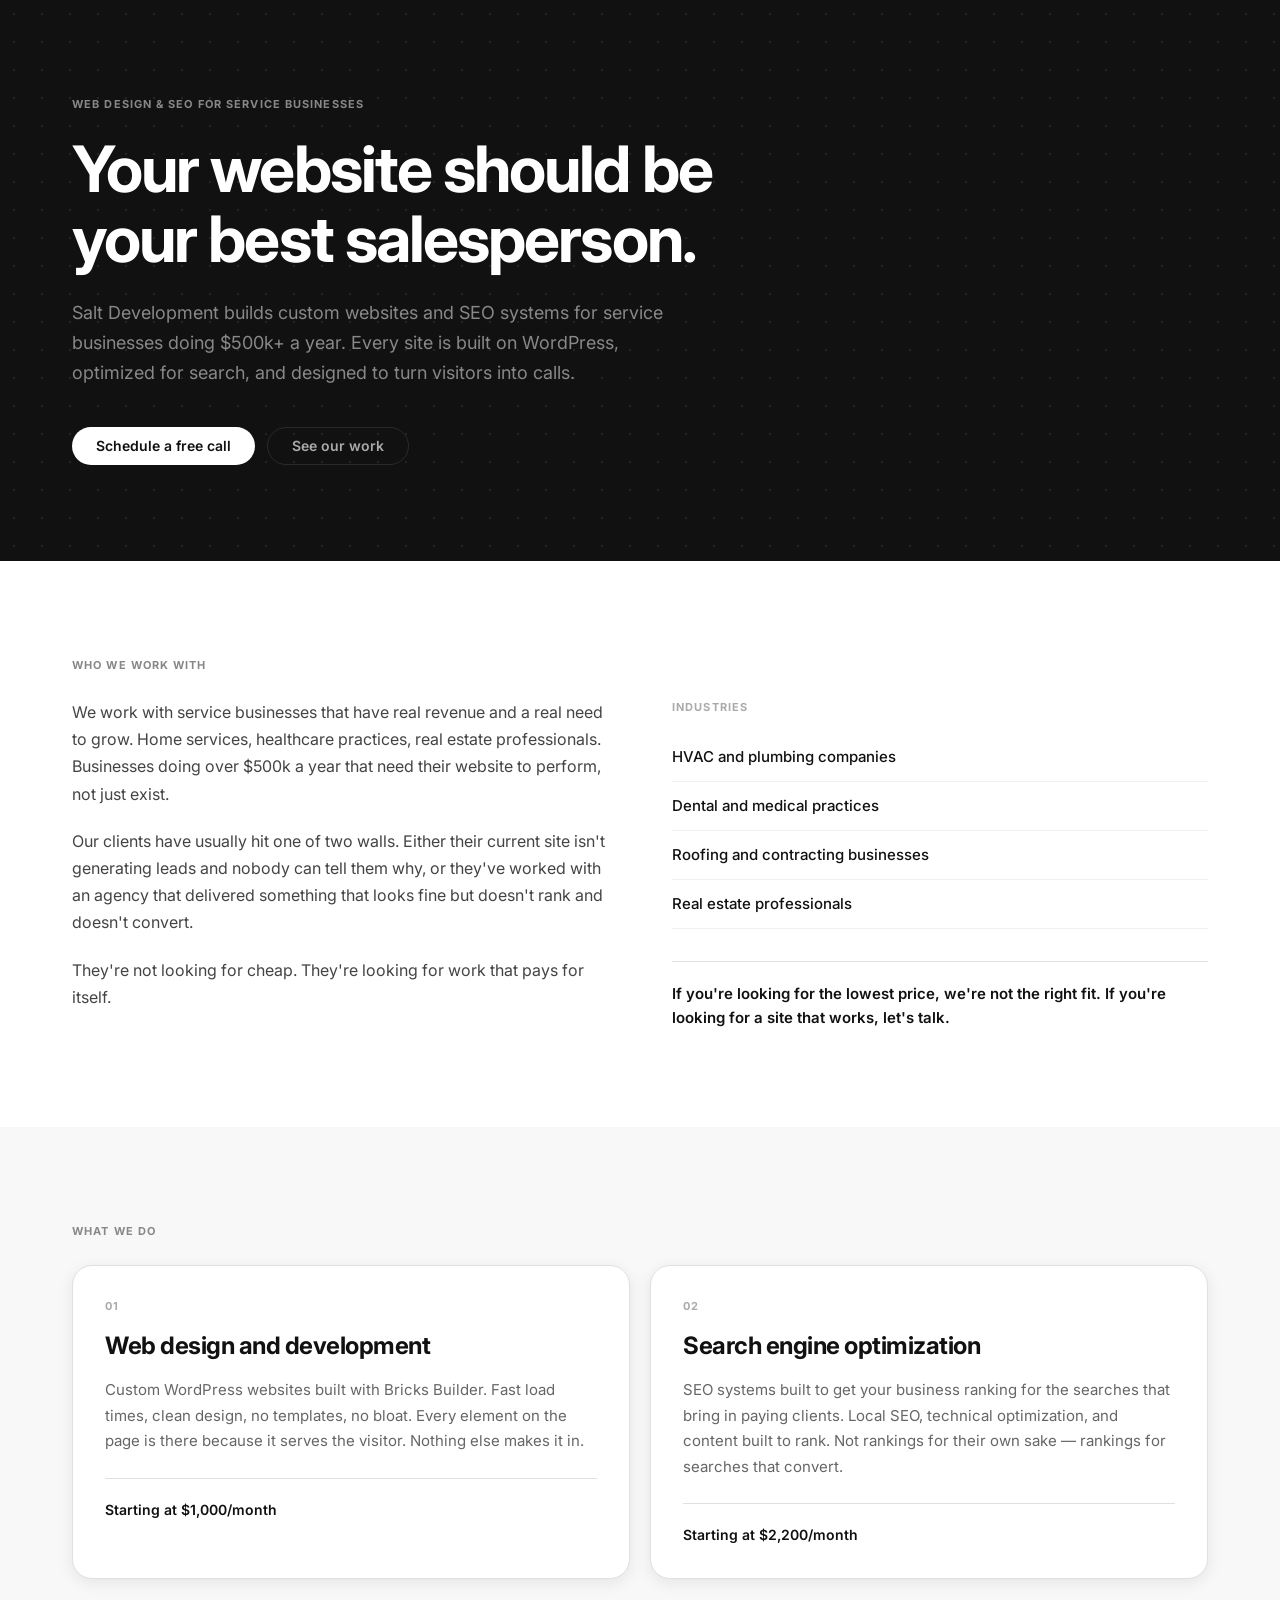
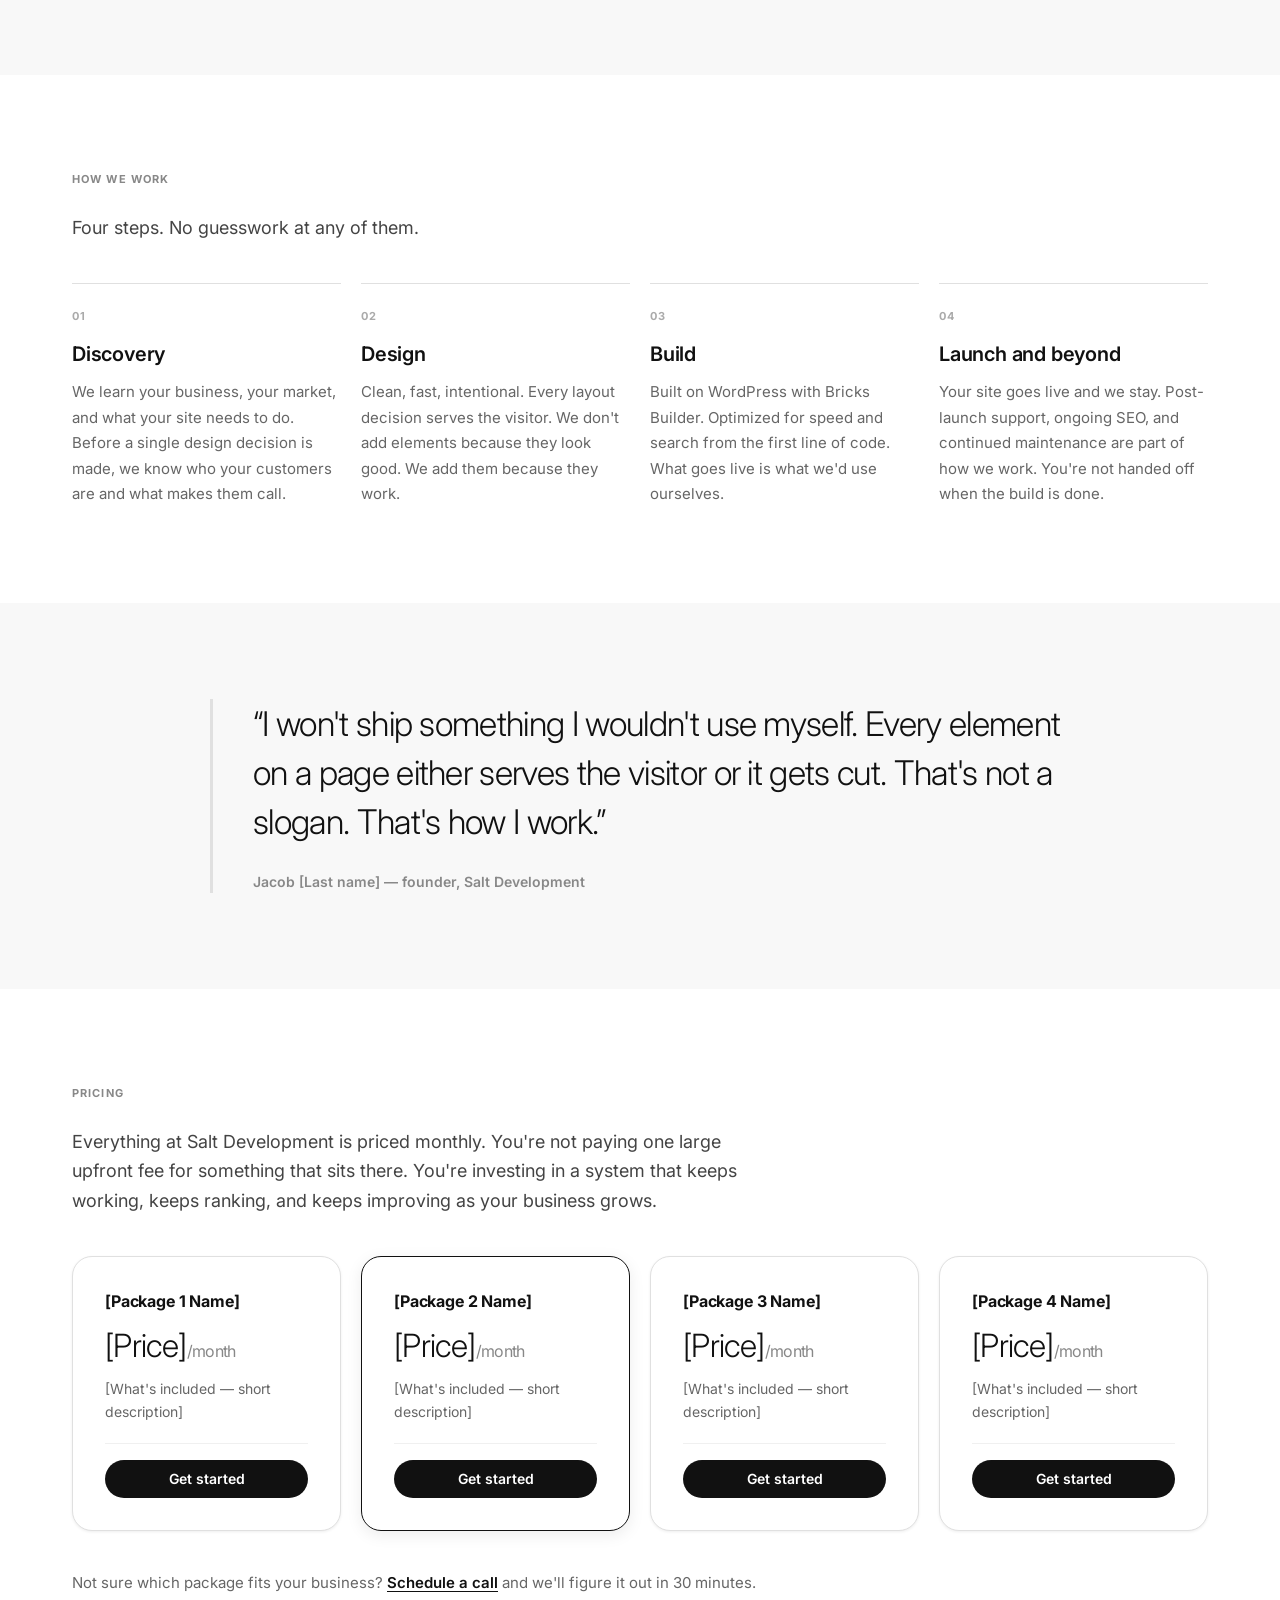
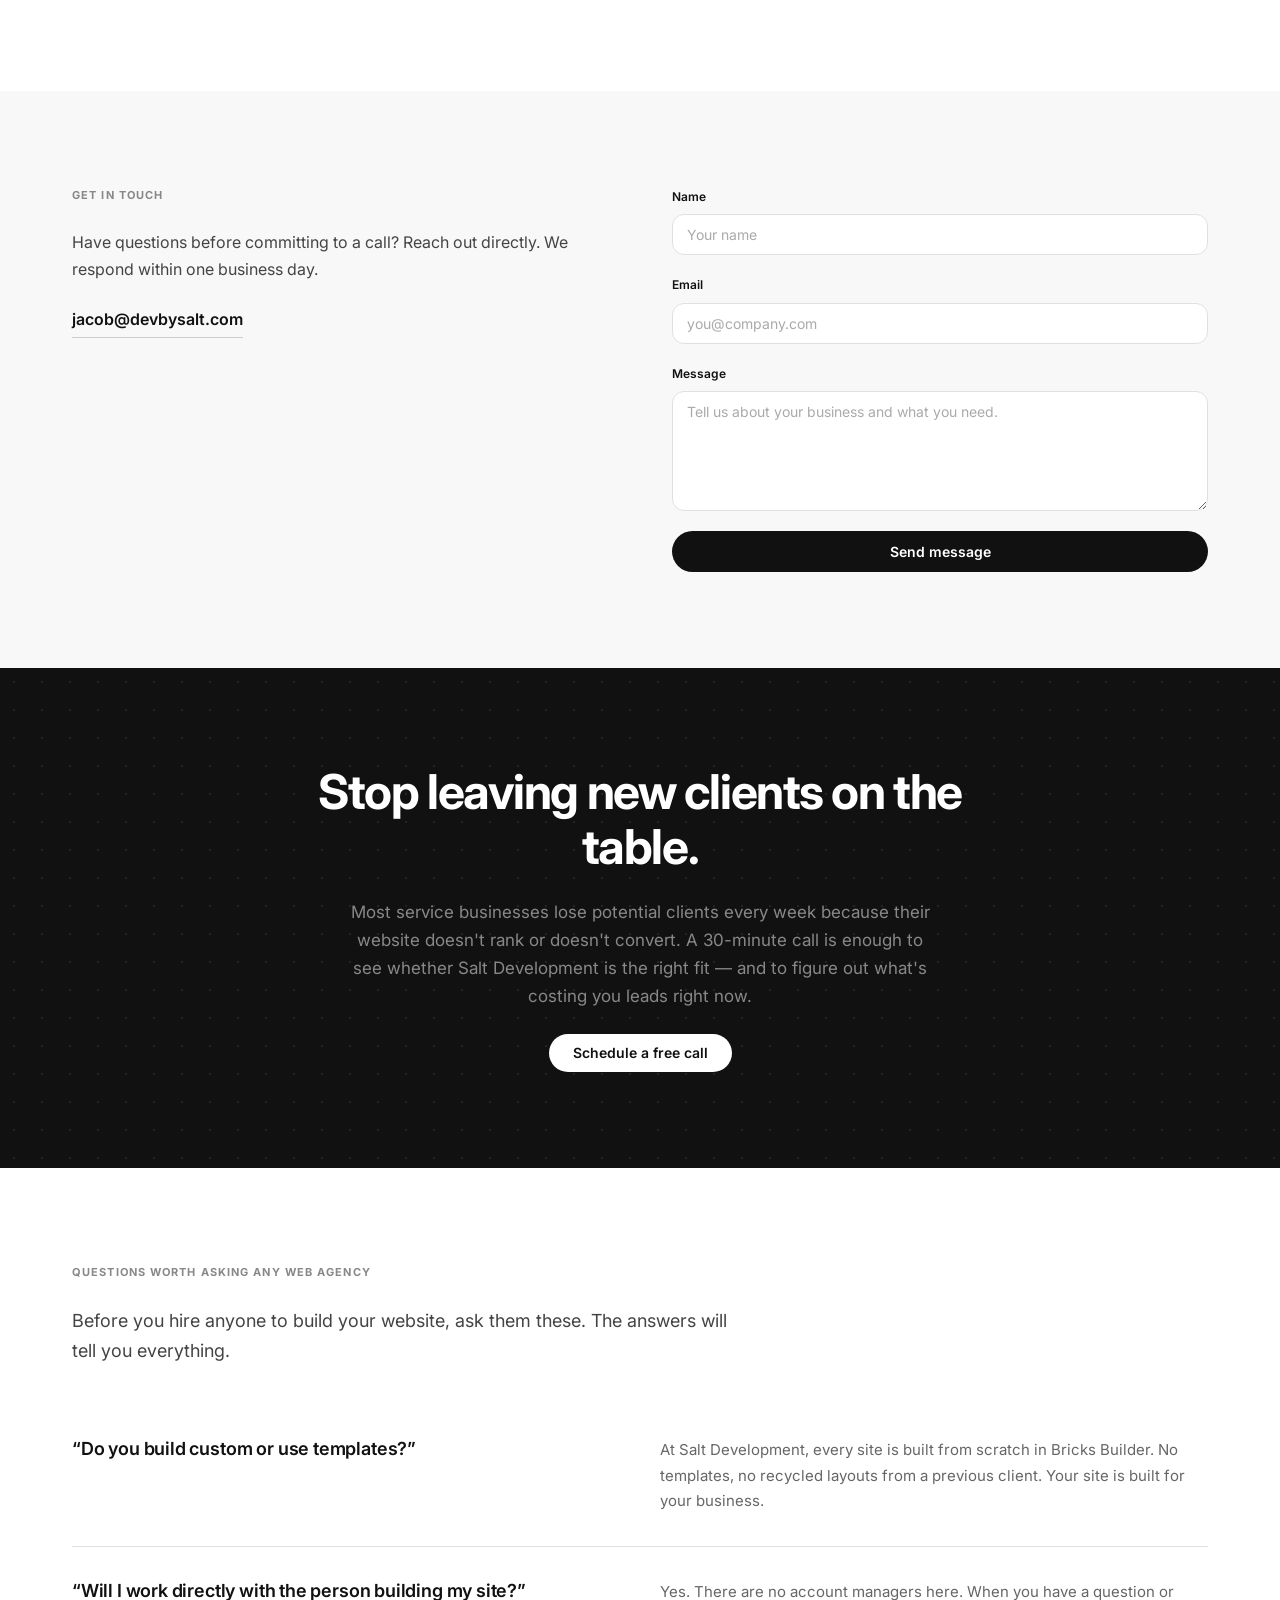
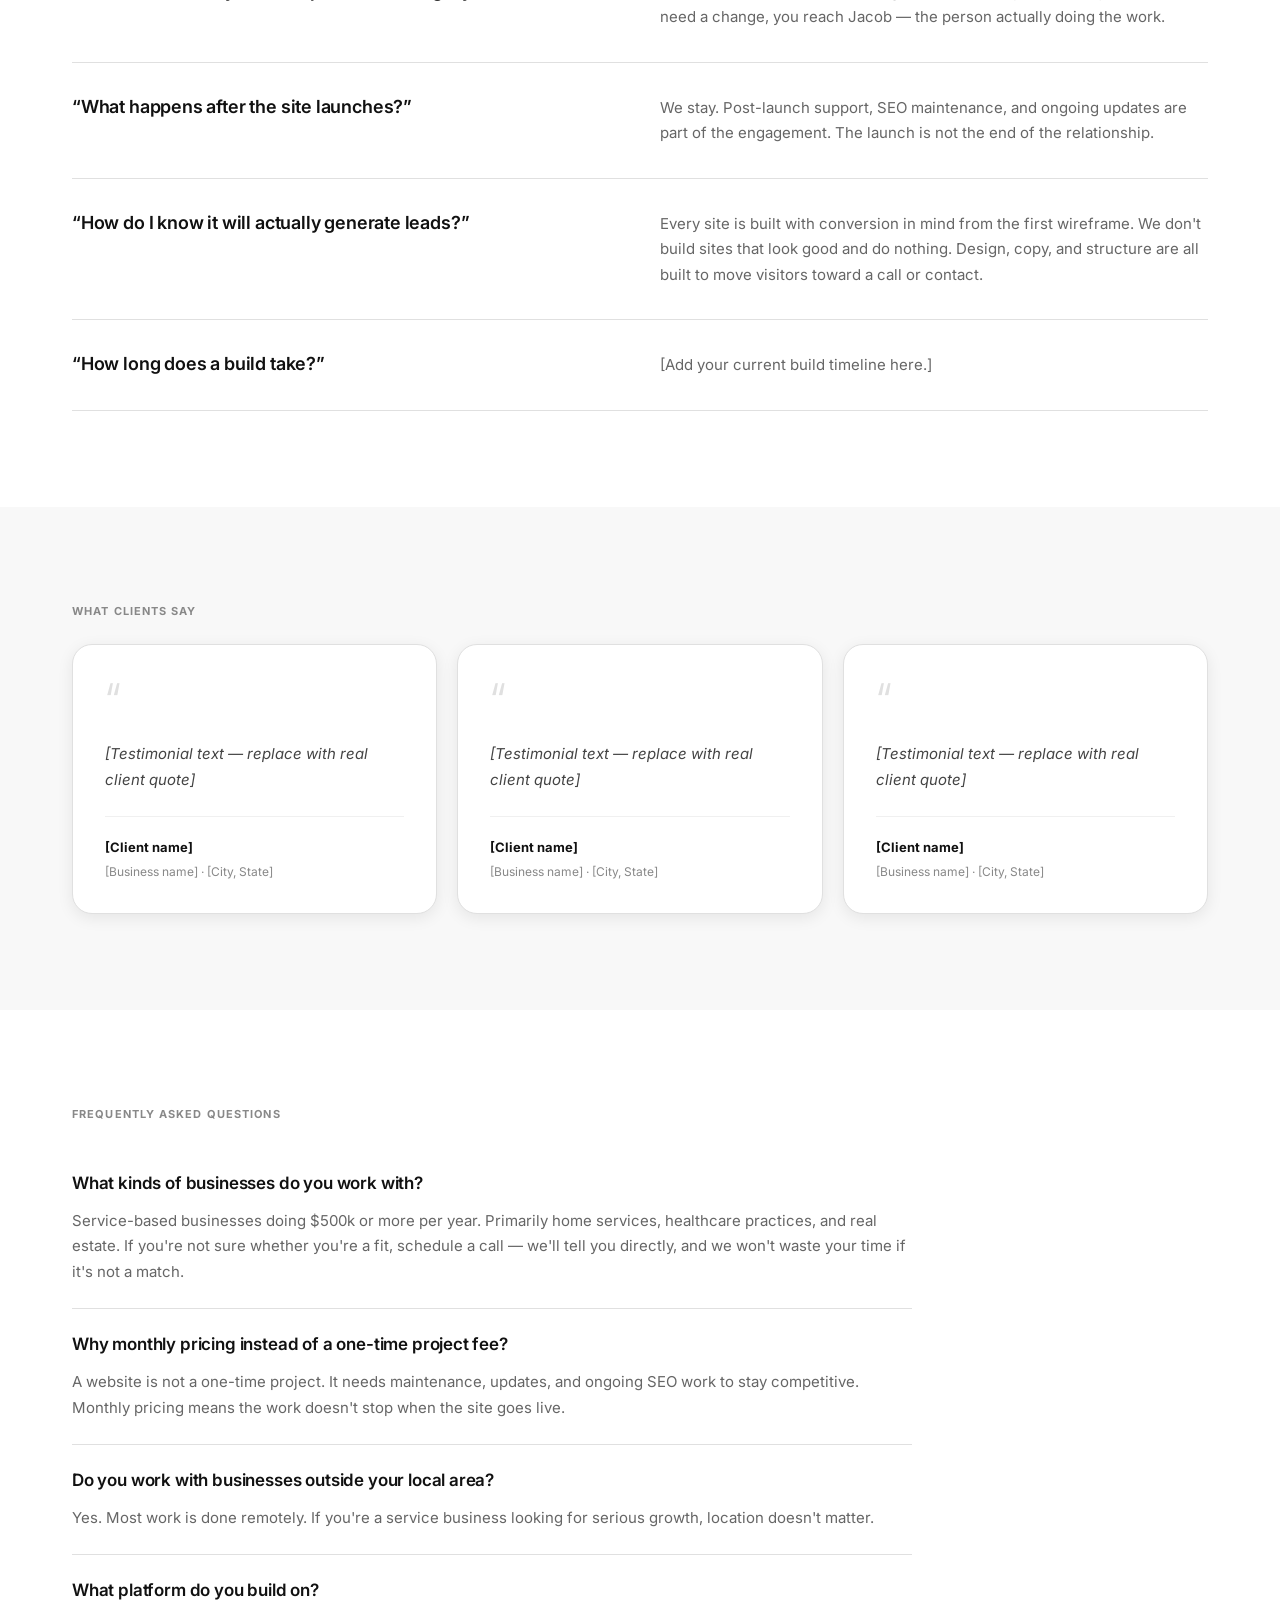
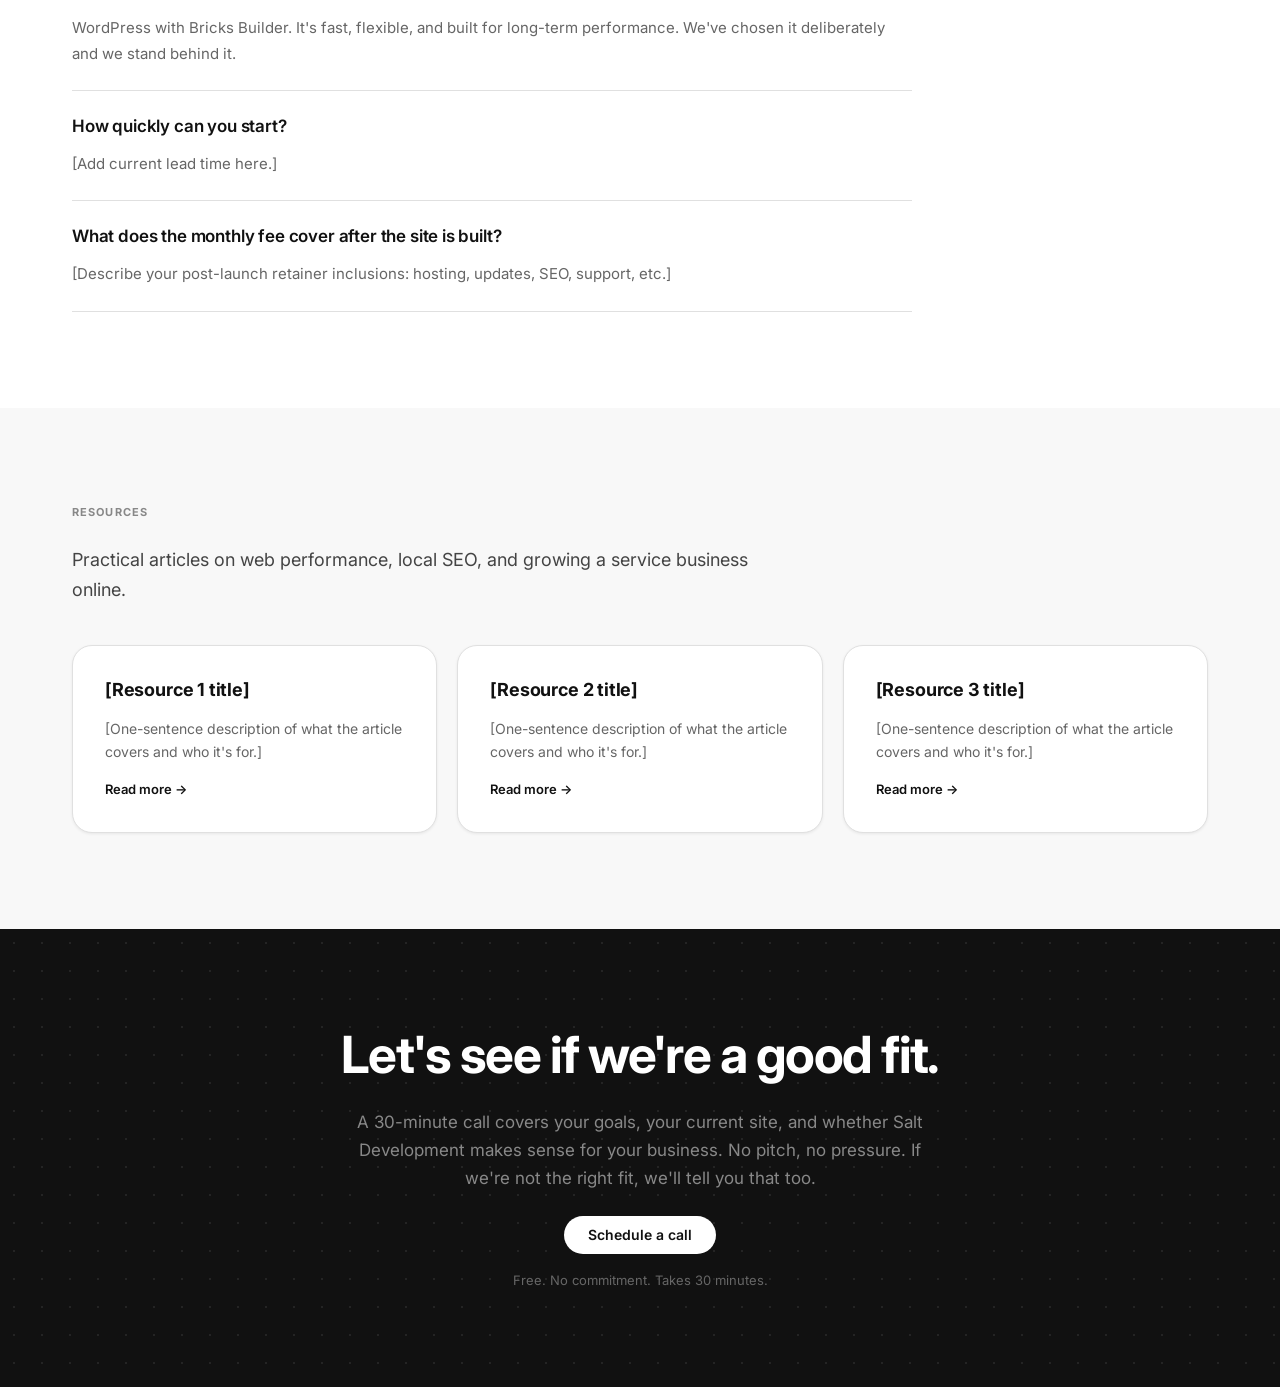
==== index.html @ 95f2e815 "Add Salt Development home page (13 sections) Bricks Builder-ready HTML fragment and CSS, plus standa" ====
<!DOCTYPE html>
<html lang="en">
<head>
  <meta charset="utf-8">
  <meta name="viewport" content="width=device-width, initial-scale=1">
  <title>Salt Development — Home</title>
  <link rel="preconnect" href="https://fonts.googleapis.com">
  <link rel="preconnect" href="https://fonts.gstatic.com" crossorigin>
  <link href="https://fonts.googleapis.com/css2?family=Inter:wght@300;400;500;600;700;800&display=swap" rel="stylesheet">
  <link rel="stylesheet" href="bricks-home.css">
  <style>
    *, *::before, *::after { box-sizing: border-box; margin: 0; padding: 0; }
    html { font-size: 16px; -webkit-font-smoothing: antialiased; }
    body { font-family: 'Inter', -apple-system, BlinkMacSystemFont, sans-serif; background-color: #FFFFFF; color: #111111; line-height: 1.6; }
  </style>
</head>
<body>

<!-- ── Section 1: Hero ── -->
<section class="hero">
  <div class="hero__dot-grid"></div>
  <div class="container">
    <div class="hero__content">
      <p class="hero__eyebrow">Web design &amp; SEO for service businesses</p>
      <h1 class="hero__headline">Your website should be your best salesperson.</h1>
      <p class="hero__sub">Salt Development builds custom websites and SEO systems for service businesses doing $500k+ a year. Every site is built on WordPress, optimized for search, and designed to turn visitors into calls.</p>
      <div class="hero__actions">
        <a class="button button--inverse-primary" href="#">Schedule a free call</a>
        <a class="button button--inverse-secondary" href="#">See our work</a>
      </div>
    </div>
  </div>
</section>

<!-- ── Section 2: Ideal customers ── -->
<section class="ideal">
  <div class="container">
    <p class="section-label">Who we work with</p>
    <div class="ideal__grid">
      <div class="ideal__main">
        <p class="ideal__text">We work with service businesses that have real revenue and a real need to grow. Home services, healthcare practices, real estate professionals. Businesses doing over $500k a year that need their website to perform, not just exist.</p>
        <p class="ideal__text">Our clients have usually hit one of two walls. Either their current site isn't generating leads and nobody can tell them why, or they've worked with an agency that delivered something that looks fine but doesn't rank and doesn't convert.</p>
        <p class="ideal__text">They're not looking for cheap. They're looking for work that pays for itself.</p>
      </div>
      <div class="ideal__sidebar">
        <p class="ideal__industries-label">Industries</p>
        <ul class="ideal__industries">
          <li class="ideal__industry">HVAC and plumbing companies</li>
          <li class="ideal__industry">Dental and medical practices</li>
          <li class="ideal__industry">Roofing and contracting businesses</li>
          <li class="ideal__industry">Real estate professionals</li>
        </ul>
        <p class="ideal__disqualifier">If you're looking for the lowest price, we're not the right fit. If you're looking for a site that works, let's talk.</p>
      </div>
    </div>
  </div>
</section>

<!-- ── Section 3: Services ── -->
<section class="services">
  <div class="container">
    <p class="section-label">What we do</p>
    <div class="services__grid">
      <div class="service-card">
        <span class="service-card__num">01</span>
        <h3 class="service-card__title">Web design and development</h3>
        <p class="service-card__body">Custom WordPress websites built with Bricks Builder. Fast load times, clean design, no templates, no bloat. Every element on the page is there because it serves the visitor. Nothing else makes it in.</p>
        <p class="service-card__price">Starting at $1,000/month</p>
      </div>
      <div class="service-card">
        <span class="service-card__num">02</span>
        <h3 class="service-card__title">Search engine optimization</h3>
        <p class="service-card__body">SEO systems built to get your business ranking for the searches that bring in paying clients. Local SEO, technical optimization, and content built to rank. Not rankings for their own sake — rankings for searches that convert.</p>
        <p class="service-card__price">Starting at $2,200/month</p>
      </div>
    </div>
  </div>
</section>

<!-- ── Section 4: Process ── -->
<section class="process">
  <div class="container">
    <p class="section-label">How we work</p>
    <p class="section-intro">Four steps. No guesswork at any of them.</p>
    <div class="process__grid">
      <div class="process-step">
        <span class="process-step__num">01</span>
        <h3 class="process-step__title">Discovery</h3>
        <p class="process-step__body">We learn your business, your market, and what your site needs to do. Before a single design decision is made, we know who your customers are and what makes them call.</p>
      </div>
      <div class="process-step">
        <span class="process-step__num">02</span>
        <h3 class="process-step__title">Design</h3>
        <p class="process-step__body">Clean, fast, intentional. Every layout decision serves the visitor. We don't add elements because they look good. We add them because they work.</p>
      </div>
      <div class="process-step">
        <span class="process-step__num">03</span>
        <h3 class="process-step__title">Build</h3>
        <p class="process-step__body">Built on WordPress with Bricks Builder. Optimized for speed and search from the first line of code. What goes live is what we'd use ourselves.</p>
      </div>
      <div class="process-step">
        <span class="process-step__num">04</span>
        <h3 class="process-step__title">Launch and beyond</h3>
        <p class="process-step__body">Your site goes live and we stay. Post-launch support, ongoing SEO, and continued maintenance are part of how we work. You're not handed off when the build is done.</p>
      </div>
    </div>
  </div>
</section>

<!-- ── Section 5: Owner quote ── -->
<section class="quote-section">
  <div class="container">
    <div class="quote-block">
      <p class="quote-block__text">&ldquo;I won't ship something I wouldn't use myself. Every element on a page either serves the visitor or it gets cut. That's not a slogan. That's how I work.&rdquo;</p>
      <p class="quote-block__attr">Jacob [Last name] &mdash; founder, Salt Development</p>
    </div>
  </div>
</section>

<!-- ── Section 6: Pricing ── -->
<section class="pricing">
  <div class="container">
    <p class="section-label">Pricing</p>
    <p class="section-intro">Everything at Salt Development is priced monthly. You're not paying one large upfront fee for something that sits there. You're investing in a system that keeps working, keeps ranking, and keeps improving as your business grows.</p>
    <div class="pricing__grid">
      <div class="pricing-card">
        <h3 class="pricing-card__name">[Package 1 Name]</h3>
        <p class="pricing-card__price">[Price]<span class="pricing-card__period">/month</span></p>
        <p class="pricing-card__desc">[What's included — short description]</p>
        <a class="button button--primary" href="#">Get started</a>
      </div>
      <div class="pricing-card pricing-card--featured">
        <h3 class="pricing-card__name">[Package 2 Name]</h3>
        <p class="pricing-card__price">[Price]<span class="pricing-card__period">/month</span></p>
        <p class="pricing-card__desc">[What's included — short description]</p>
        <a class="button button--primary" href="#">Get started</a>
      </div>
      <div class="pricing-card">
        <h3 class="pricing-card__name">[Package 3 Name]</h3>
        <p class="pricing-card__price">[Price]<span class="pricing-card__period">/month</span></p>
        <p class="pricing-card__desc">[What's included — short description]</p>
        <a class="button button--primary" href="#">Get started</a>
      </div>
      <div class="pricing-card">
        <h3 class="pricing-card__name">[Package 4 Name]</h3>
        <p class="pricing-card__price">[Price]<span class="pricing-card__period">/month</span></p>
        <p class="pricing-card__desc">[What's included — short description]</p>
        <a class="button button--primary" href="#">Get started</a>
      </div>
    </div>
    <p class="pricing__closing">Not sure which package fits your business? <a class="pricing__cta-link" href="#">Schedule a call</a> and we'll figure it out in 30 minutes.</p>
  </div>
</section>

<!-- ── Section 7: Contact ── -->
<section class="contact">
  <div class="container">
    <div class="contact__layout">
      <div class="contact__info">
        <p class="section-label">Get in touch</p>
        <p class="contact__body">Have questions before committing to a call? Reach out directly. We respond within one business day.</p>
        <a class="contact__email" href="mailto:jacob@devbysalt.com">jacob@devbysalt.com</a>
      </div>
      <form class="contact__form" action="#" method="post">
        <div class="form-field">
          <label class="form-field__label" for="f-name">Name</label>
          <input class="form-field__input" id="f-name" name="name" type="text" placeholder="Your name" required>
        </div>
        <div class="form-field">
          <label class="form-field__label" for="f-email">Email</label>
          <input class="form-field__input" id="f-email" name="email" type="email" placeholder="you@company.com" required>
        </div>
        <div class="form-field">
          <label class="form-field__label" for="f-message">Message</label>
          <textarea class="form-field__input form-field__input--textarea" id="f-message" name="message" rows="5" placeholder="Tell us about your business and what you need."></textarea>
        </div>
        <input class="form-submit" type="submit" value="Send message">
      </form>
    </div>
  </div>
</section>

<!-- ── Section 8: Mid-page CTA ── -->
<section class="cta-mid">
  <div class="cta-mid__dot-grid"></div>
  <div class="container">
    <div class="cta-mid__content">
      <h2 class="cta-mid__heading">Stop leaving new clients on the table.</h2>
      <p class="cta-mid__sub">Most service businesses lose potential clients every week because their website doesn't rank or doesn't convert. A 30-minute call is enough to see whether Salt Development is the right fit — and to figure out what's costing you leads right now.</p>
      <a class="button button--inverse-primary" href="#">Schedule a free call</a>
    </div>
  </div>
</section>

<!-- ── Section 9: Questions ── -->
<section class="questions">
  <div class="container">
    <p class="section-label">Questions worth asking any web agency</p>
    <p class="section-intro">Before you hire anyone to build your website, ask them these. The answers will tell you everything.</p>
    <div class="questions__list">
      <div class="question-item">
        <h3 class="question-item__q">&ldquo;Do you build custom or use templates?&rdquo;</h3>
        <p class="question-item__a">At Salt Development, every site is built from scratch in Bricks Builder. No templates, no recycled layouts from a previous client. Your site is built for your business.</p>
      </div>
      <div class="question-item">
        <h3 class="question-item__q">&ldquo;Will I work directly with the person building my site?&rdquo;</h3>
        <p class="question-item__a">Yes. There are no account managers here. When you have a question or need a change, you reach Jacob — the person actually doing the work.</p>
      </div>
      <div class="question-item">
        <h3 class="question-item__q">&ldquo;What happens after the site launches?&rdquo;</h3>
        <p class="question-item__a">We stay. Post-launch support, SEO maintenance, and ongoing updates are part of the engagement. The launch is not the end of the relationship.</p>
      </div>
      <div class="question-item">
        <h3 class="question-item__q">&ldquo;How do I know it will actually generate leads?&rdquo;</h3>
        <p class="question-item__a">Every site is built with conversion in mind from the first wireframe. We don't build sites that look good and do nothing. Design, copy, and structure are all built to move visitors toward a call or contact.</p>
      </div>
      <div class="question-item">
        <h3 class="question-item__q">&ldquo;How long does a build take?&rdquo;</h3>
        <p class="question-item__a">[Add your current build timeline here.]</p>
      </div>
    </div>
  </div>
</section>

<!-- ── Section 10: Testimonials ── -->
<section class="testimonials">
  <div class="container">
    <p class="section-label">What clients say</p>
    <div class="testimonials__grid">
      <div class="testimonial-card">
        <p class="testimonial-card__mark">&ldquo;</p>
        <p class="testimonial-card__quote">[Testimonial text — replace with real client quote]</p>
        <div class="testimonial-card__attr">
          <span class="testimonial-card__name">[Client name]</span>
          <span class="testimonial-card__biz">[Business name] &middot; [City, State]</span>
        </div>
      </div>
      <div class="testimonial-card">
        <p class="testimonial-card__mark">&ldquo;</p>
        <p class="testimonial-card__quote">[Testimonial text — replace with real client quote]</p>
        <div class="testimonial-card__attr">
          <span class="testimonial-card__name">[Client name]</span>
          <span class="testimonial-card__biz">[Business name] &middot; [City, State]</span>
        </div>
      </div>
      <div class="testimonial-card">
        <p class="testimonial-card__mark">&ldquo;</p>
        <p class="testimonial-card__quote">[Testimonial text — replace with real client quote]</p>
        <div class="testimonial-card__attr">
          <span class="testimonial-card__name">[Client name]</span>
          <span class="testimonial-card__biz">[Business name] &middot; [City, State]</span>
        </div>
      </div>
    </div>
  </div>
</section>

<!-- ── Section 11: FAQ ── -->
<section class="faq">
  <div class="container">
    <p class="section-label">Frequently asked questions</p>
    <div class="faq__list">
      <div class="faq-item">
        <h3 class="faq-item__q">What kinds of businesses do you work with?</h3>
        <p class="faq-item__a">Service-based businesses doing $500k or more per year. Primarily home services, healthcare practices, and real estate. If you're not sure whether you're a fit, schedule a call — we'll tell you directly, and we won't waste your time if it's not a match.</p>
      </div>
      <div class="faq-item">
        <h3 class="faq-item__q">Why monthly pricing instead of a one-time project fee?</h3>
        <p class="faq-item__a">A website is not a one-time project. It needs maintenance, updates, and ongoing SEO work to stay competitive. Monthly pricing means the work doesn't stop when the site goes live.</p>
      </div>
      <div class="faq-item">
        <h3 class="faq-item__q">Do you work with businesses outside your local area?</h3>
        <p class="faq-item__a">Yes. Most work is done remotely. If you're a service business looking for serious growth, location doesn't matter.</p>
      </div>
      <div class="faq-item">
        <h3 class="faq-item__q">What platform do you build on?</h3>
        <p class="faq-item__a">WordPress with Bricks Builder. It's fast, flexible, and built for long-term performance. We've chosen it deliberately and we stand behind it.</p>
      </div>
      <div class="faq-item">
        <h3 class="faq-item__q">How quickly can you start?</h3>
        <p class="faq-item__a">[Add current lead time here.]</p>
      </div>
      <div class="faq-item">
        <h3 class="faq-item__q">What does the monthly fee cover after the site is built?</h3>
        <p class="faq-item__a">[Describe your post-launch retainer inclusions: hosting, updates, SEO, support, etc.]</p>
      </div>
    </div>
  </div>
</section>

<!-- ── Section 12: Resources ── -->
<section class="resources">
  <div class="container">
    <p class="section-label">Resources</p>
    <p class="section-intro">Practical articles on web performance, local SEO, and growing a service business online.</p>
    <div class="resources__grid">
      <div class="resource-card">
        <h3 class="resource-card__title">[Resource 1 title]</h3>
        <p class="resource-card__desc">[One-sentence description of what the article covers and who it's for.]</p>
        <a class="resource-card__link" href="#">Read more &rarr;</a>
      </div>
      <div class="resource-card">
        <h3 class="resource-card__title">[Resource 2 title]</h3>
        <p class="resource-card__desc">[One-sentence description of what the article covers and who it's for.]</p>
        <a class="resource-card__link" href="#">Read more &rarr;</a>
      </div>
      <div class="resource-card">
        <h3 class="resource-card__title">[Resource 3 title]</h3>
        <p class="resource-card__desc">[One-sentence description of what the article covers and who it's for.]</p>
        <a class="resource-card__link" href="#">Read more &rarr;</a>
      </div>
    </div>
  </div>
</section>

<!-- ── Section 13: Bottom CTA ── -->
<section class="cta-bottom">
  <div class="cta-bottom__dot-grid"></div>
  <div class="container">
    <div class="cta-bottom__content">
      <h2 class="cta-bottom__heading">Let's see if we're a good fit.</h2>
      <p class="cta-bottom__sub">A 30-minute call covers your goals, your current site, and whether Salt Development makes sense for your business. No pitch, no pressure. If we're not the right fit, we'll tell you that too.</p>
      <a class="button button--inverse-primary" href="#">Schedule a call</a>
      <p class="cta-bottom__subtext">Free. No commitment. Takes 30 minutes.</p>
    </div>
  </div>
</section>

</body>
</html>
---- bricks-home.css ----
/* ══════════════════════════════════════════
   Salt Development — Home Page
   Bricks Builder CSS
   Paste this into Bricks > Global CSS
   ══════════════════════════════════════════ */

/* ── Design tokens (become Bricks Global Variables on paste) ── */
:root {
  /* Color — neutral scale */
  --black:  #111111;
  --white:  #FFFFFF;
  --g25:    #FAFAFA;
  --g50:    #F8F8F8;
  --g100:   #F0F0F0;
  --g200:   #E0E0E0;
  --g300:   #CCCCCC;
  --g400:   #AAAAAA;
  --g500:   #888888;
  --g600:   #666666;
  --g700:   #444444;
  --g800:   #2A2A2A;
  --g900:   #1A1A1A;

  /* Shadows */
  --shadow-sm: 0 1px 3px rgba(0, 0, 0, 0.07);
  --shadow-md: 0 4px 16px rgba(0, 0, 0, 0.08);
  --shadow-lg: 0 8px 32px rgba(0, 0, 0, 0.10);

  /* Corner radii */
  --radius-sm:   6px;
  --radius-md:   12px;
  --radius-lg:   20px;
  --radius-xl:   32px;
  --radius-full: 9999px;

  /* Spacing (8px base unit) */
  --space-1:  4px;
  --space-2:  8px;
  --space-3:  12px;
  --space-4:  16px;
  --space-5:  20px;
  --space-6:  24px;
  --space-8:  32px;
  --space-10: 40px;
  --space-12: 48px;
  --space-16: 64px;
  --space-20: 80px;
  --space-24: 96px;
}

/* ── Base reset helpers ── */
*, *::before, *::after {
  box-sizing: border-box;
}

/* ── Layout container ── */
.container {
  max-width: 1200px;
  margin-left: auto;
  margin-right: auto;
  padding-left: var(--space-8);
  padding-right: var(--space-8);
}

/* ── Shared section label ── */
.section-label {
  font-size: 11px;
  font-weight: 700;
  letter-spacing: 0.1em;
  text-transform: uppercase;
  color: var(--g500);
  margin-bottom: var(--space-6);
}

/* ── Shared section intro ── */
.section-intro {
  font-size: 18px;
  font-weight: 400;
  color: var(--g700);
  line-height: 1.65;
  max-width: 680px;
  margin-bottom: var(--space-10);
}

/* ════════════════════════════════
   BUTTONS
   ════════════════════════════════ */
.button {
  display: inline-flex;
  align-items: center;
  justify-content: center;
  font-family: 'Inter', -apple-system, BlinkMacSystemFont, sans-serif;
  font-size: 14px;
  font-weight: 600;
  line-height: 1;
  text-decoration: none;
  cursor: pointer;
  border-radius: var(--radius-full);
  transition-property: opacity, background-color, border-color, transform;
  transition-duration: 200ms;
  transition-timing-function: ease;
  white-space: nowrap;
}

/* Primary — black on white sections */
.button--primary {
  background-color: var(--black);
  color: var(--white);
  padding-top: 12px;
  padding-right: 24px;
  padding-bottom: 12px;
  padding-left: 24px;
  border-width: 0;
  border-style: solid;
  border-color: transparent;
}
.button--primary:hover {
  opacity: 0.8;
}

/* Secondary — outlined on white sections */
.button--secondary {
  background-color: transparent;
  color: var(--black);
  padding-top: 11px;
  padding-right: 24px;
  padding-bottom: 11px;
  padding-left: 24px;
  border-width: 1.5px;
  border-style: solid;
  border-color: var(--g300);
}
.button--secondary:hover {
  border-color: var(--black);
}

/* Inverse primary — white on dark sections */
.button--inverse-primary {
  background-color: var(--white);
  color: var(--black);
  padding-top: 12px;
  padding-right: 24px;
  padding-bottom: 12px;
  padding-left: 24px;
  border-width: 0;
  border-style: solid;
  border-color: transparent;
}
.button--inverse-primary:hover {
  opacity: 0.9;
}

/* Inverse secondary — ghost on dark sections */
.button--inverse-secondary {
  background-color: transparent;
  color: var(--g400);
  padding-top: 11px;
  padding-right: 24px;
  padding-bottom: 11px;
  padding-left: 24px;
  border-width: 1.5px;
  border-style: solid;
  border-color: var(--g800);
}
.button--inverse-secondary:hover {
  border-color: var(--g600);
  color: var(--white);
}

/* ════════════════════════════════
   SECTION 1 — HERO
   ════════════════════════════════ */
.hero {
  background-color: var(--black);
  padding-top: var(--space-24);
  padding-bottom: var(--space-24);
  position: relative;
  overflow: hidden;
}

.hero__dot-grid {
  position: absolute;
  top: 0;
  right: 0;
  bottom: 0;
  left: 0;
  background-image: radial-gradient(circle, rgba(255, 255, 255, 0.08) 1px, transparent 1px);
  background-size: 28px 28px;
  pointer-events: none;
}

.hero__content {
  position: relative;
  z-index: 1;
  max-width: 760px;
}

.hero__eyebrow {
  font-size: 11px;
  font-weight: 700;
  letter-spacing: 0.1em;
  text-transform: uppercase;
  color: var(--g500);
  margin-bottom: var(--space-5);
}

.hero__headline {
  font-size: clamp(36px, 5vw, 64px);
  font-weight: 700;
  letter-spacing: -0.03em;
  line-height: 1.1;
  color: var(--white);
  margin-bottom: var(--space-6);
}

.hero__sub {
  font-size: 18px;
  font-weight: 400;
  line-height: 1.65;
  color: var(--g500);
  max-width: 600px;
  margin-bottom: var(--space-10);
}

.hero__actions {
  display: flex;
  flex-direction: row;
  align-items: center;
  gap: var(--space-3);
  flex-wrap: wrap;
}

/* ════════════════════════════════
   SECTION 2 — IDEAL CUSTOMERS
   ════════════════════════════════ */
.ideal {
  background-color: var(--white);
  padding-top: var(--space-24);
  padding-bottom: var(--space-24);
}

.ideal__grid {
  display: grid;
  grid-template-columns: 1fr 1fr;
  gap: var(--space-16);
  align-items: start;
}

.ideal__text {
  font-size: 16px;
  font-weight: 400;
  line-height: 1.7;
  color: var(--g700);
  margin-bottom: var(--space-5);
}

.ideal__industries-label {
  font-size: 11px;
  font-weight: 700;
  letter-spacing: 0.1em;
  text-transform: uppercase;
  color: var(--g400);
  margin-bottom: var(--space-4);
}

.ideal__industries {
  list-style-type: none;
  padding-left: 0;
  margin-bottom: var(--space-8);
}

.ideal__industry {
  font-size: 15px;
  font-weight: 500;
  color: var(--black);
  padding-top: var(--space-3);
  padding-bottom: var(--space-3);
  border-bottom-width: 1px;
  border-bottom-style: solid;
  border-bottom-color: var(--g100);
}

.ideal__disqualifier {
  font-size: 15px;
  font-weight: 600;
  line-height: 1.6;
  color: var(--black);
  padding-top: var(--space-5);
  border-top-width: 1.5px;
  border-top-style: solid;
  border-top-color: var(--g200);
}

/* ════════════════════════════════
   SECTION 3 — SERVICES
   ════════════════════════════════ */
.services {
  background-color: var(--g50);
  padding-top: var(--space-24);
  padding-bottom: var(--space-24);
}

.services__grid {
  display: grid;
  grid-template-columns: repeat(auto-fit, minmax(300px, 1fr));
  gap: var(--space-5);
}

.service-card {
  background-color: var(--white);
  border-width: 1px;
  border-style: solid;
  border-color: var(--g200);
  border-radius: var(--radius-lg);
  padding-top: var(--space-8);
  padding-right: var(--space-8);
  padding-bottom: var(--space-8);
  padding-left: var(--space-8);
  box-shadow: var(--shadow-md);
  transition-property: box-shadow, transform;
  transition-duration: 200ms;
  transition-timing-function: ease;
}
.service-card:hover {
  box-shadow: var(--shadow-lg);
  transform: translateY(-2px);
}

.service-card__num {
  display: block;
  font-size: 11px;
  font-weight: 700;
  letter-spacing: 0.1em;
  text-transform: uppercase;
  color: var(--g400);
  margin-bottom: var(--space-4);
}

.service-card__title {
  font-size: 24px;
  font-weight: 700;
  letter-spacing: -0.02em;
  line-height: 1.25;
  color: var(--black);
  margin-bottom: var(--space-4);
}

.service-card__body {
  font-size: 15px;
  font-weight: 400;
  line-height: 1.7;
  color: var(--g600);
  margin-bottom: var(--space-6);
}

.service-card__price {
  font-size: 14px;
  font-weight: 600;
  color: var(--black);
  padding-top: var(--space-5);
  border-top-width: 1px;
  border-top-style: solid;
  border-top-color: var(--g200);
}

/* ════════════════════════════════
   SECTION 4 — PROCESS
   ════════════════════════════════ */
.process {
  background-color: var(--white);
  padding-top: var(--space-24);
  padding-bottom: var(--space-24);
}

.process__grid {
  display: grid;
  grid-template-columns: repeat(auto-fit, minmax(240px, 1fr));
  gap: var(--space-5);
}

.process-step {
  padding-top: var(--space-6);
  border-top-width: 1.5px;
  border-top-style: solid;
  border-top-color: var(--g200);
}

.process-step__num {
  display: block;
  font-size: 11px;
  font-weight: 700;
  letter-spacing: 0.1em;
  text-transform: uppercase;
  color: var(--g400);
  margin-bottom: var(--space-4);
}

.process-step__title {
  font-size: 20px;
  font-weight: 600;
  letter-spacing: -0.01em;
  line-height: 1.3;
  color: var(--black);
  margin-bottom: var(--space-3);
}

.process-step__body {
  font-size: 15px;
  font-weight: 400;
  line-height: 1.7;
  color: var(--g600);
}

/* ════════════════════════════════
   SECTION 5 — OWNER QUOTE
   ════════════════════════════════ */
.quote-section {
  background-color: var(--g50);
  padding-top: var(--space-24);
  padding-bottom: var(--space-24);
}

.quote-block {
  max-width: 860px;
  margin-left: auto;
  margin-right: auto;
  padding-left: var(--space-10);
  border-left-width: 3px;
  border-left-style: solid;
  border-left-color: var(--g200);
}

.quote-block__text {
  font-size: clamp(22px, 3vw, 34px);
  font-weight: 300;
  letter-spacing: -0.02em;
  line-height: 1.45;
  color: var(--black);
  margin-bottom: var(--space-6);
}

.quote-block__attr {
  font-size: 14px;
  font-weight: 600;
  color: var(--g500);
}

/* ════════════════════════════════
   SECTION 6 — PRICING
   ════════════════════════════════ */
.pricing {
  background-color: var(--white);
  padding-top: var(--space-24);
  padding-bottom: var(--space-24);
}

.pricing__grid {
  display: grid;
  grid-template-columns: repeat(auto-fit, minmax(240px, 1fr));
  gap: var(--space-5);
  margin-bottom: var(--space-10);
}

.pricing-card {
  background-color: var(--white);
  border-width: 1px;
  border-style: solid;
  border-color: var(--g200);
  border-radius: var(--radius-lg);
  padding-top: var(--space-8);
  padding-right: var(--space-8);
  padding-bottom: var(--space-8);
  padding-left: var(--space-8);
  box-shadow: var(--shadow-sm);
  display: flex;
  flex-direction: column;
  gap: var(--space-4);
  transition-property: box-shadow, transform;
  transition-duration: 200ms;
  transition-timing-function: ease;
}
.pricing-card:hover {
  box-shadow: var(--shadow-md);
  transform: translateY(-2px);
}

.pricing-card--featured {
  border-color: var(--black);
  box-shadow: var(--shadow-md);
}

.pricing-card__name {
  font-size: 16px;
  font-weight: 700;
  letter-spacing: -0.01em;
  color: var(--black);
}

.pricing-card__price {
  font-size: 32px;
  font-weight: 300;
  letter-spacing: -0.02em;
  line-height: 1;
  color: var(--black);
}

.pricing-card__period {
  font-size: 16px;
  font-weight: 400;
  color: var(--g500);
}

.pricing-card__desc {
  font-size: 14px;
  font-weight: 400;
  line-height: 1.6;
  color: var(--g600);
  flex-grow: 1;
  padding-bottom: var(--space-5);
  border-bottom-width: 1px;
  border-bottom-style: solid;
  border-bottom-color: var(--g100);
}

.pricing__closing {
  font-size: 15px;
  font-weight: 400;
  color: var(--g600);
  line-height: 1.6;
}

.pricing__cta-link {
  color: var(--black);
  font-weight: 600;
  text-decoration: underline;
  text-underline-offset: 3px;
}
.pricing__cta-link:hover {
  opacity: 0.7;
}

/* ════════════════════════════════
   SECTION 7 — CONTACT
   ════════════════════════════════ */
.contact {
  background-color: var(--g50);
  padding-top: var(--space-24);
  padding-bottom: var(--space-24);
}

.contact__layout {
  display: grid;
  grid-template-columns: 1fr 1fr;
  gap: var(--space-16);
  align-items: start;
}

.contact__body {
  font-size: 16px;
  font-weight: 400;
  line-height: 1.7;
  color: var(--g700);
  margin-bottom: var(--space-6);
}

.contact__email {
  display: inline-block;
  font-size: 16px;
  font-weight: 600;
  color: var(--black);
  text-decoration: none;
  border-bottom-width: 1.5px;
  border-bottom-style: solid;
  border-bottom-color: var(--g300);
  padding-bottom: var(--space-1);
  transition-property: border-color;
  transition-duration: 200ms;
  transition-timing-function: ease;
}
.contact__email:hover {
  border-bottom-color: var(--black);
}

.contact__form {
  display: flex;
  flex-direction: column;
  gap: var(--space-5);
}

.form-field {
  display: flex;
  flex-direction: column;
  gap: var(--space-2);
}

.form-field__label {
  display: block;
  font-size: 12px;
  font-weight: 600;
  color: var(--black);
}

.form-field__input {
  font-family: 'Inter', -apple-system, BlinkMacSystemFont, sans-serif;
  font-size: 14px;
  font-weight: 400;
  color: var(--black);
  background-color: var(--white);
  border-width: 1.5px;
  border-style: solid;
  border-color: var(--g200);
  border-radius: var(--radius-md);
  padding-top: 11px;
  padding-right: 14px;
  padding-bottom: 11px;
  padding-left: 14px;
  width: 100%;
  outline: none;
  transition-property: border-color;
  transition-duration: 200ms;
  transition-timing-function: ease;
}
.form-field__input:focus {
  border-color: var(--black);
}
.form-field__input::placeholder {
  color: var(--g400);
}

.form-field__input--textarea {
  resize: vertical;
  min-height: 120px;
}

.form-submit {
  display: block;
  width: 100%;
  font-family: 'Inter', -apple-system, BlinkMacSystemFont, sans-serif;
  font-size: 14px;
  font-weight: 600;
  color: var(--white);
  background-color: var(--black);
  border-width: 0;
  border-style: solid;
  border-color: transparent;
  border-radius: var(--radius-full);
  padding-top: 12px;
  padding-right: 24px;
  padding-bottom: 12px;
  padding-left: 24px;
  cursor: pointer;
  text-align: center;
  transition-property: opacity;
  transition-duration: 200ms;
  transition-timing-function: ease;
}
.form-submit:hover {
  opacity: 0.8;
}

/* ════════════════════════════════
   SECTION 8 — MID-PAGE CTA
   ════════════════════════════════ */
.cta-mid {
  background-color: var(--black);
  padding-top: var(--space-24);
  padding-bottom: var(--space-24);
  position: relative;
  overflow: hidden;
}

.cta-mid__dot-grid {
  position: absolute;
  top: 0;
  right: 0;
  bottom: 0;
  left: 0;
  background-image: radial-gradient(circle, rgba(255, 255, 255, 0.08) 1px, transparent 1px);
  background-size: 28px 28px;
  pointer-events: none;
}

.cta-mid__content {
  position: relative;
  z-index: 1;
  max-width: 700px;
  margin-left: auto;
  margin-right: auto;
  text-align: center;
  display: flex;
  flex-direction: column;
  align-items: center;
  gap: var(--space-6);
}

.cta-mid__heading {
  font-size: clamp(28px, 4vw, 48px);
  font-weight: 700;
  letter-spacing: -0.03em;
  line-height: 1.15;
  color: var(--white);
}

.cta-mid__sub {
  font-size: 17px;
  font-weight: 400;
  line-height: 1.65;
  color: var(--g500);
  max-width: 580px;
}

/* ════════════════════════════════
   SECTION 9 — QUESTIONS
   ════════════════════════════════ */
.questions {
  background-color: var(--white);
  padding-top: var(--space-24);
  padding-bottom: var(--space-24);
}

.questions__list {
  display: flex;
  flex-direction: column;
}

.question-item {
  display: grid;
  grid-template-columns: 1fr 1fr;
  gap: var(--space-10);
  align-items: start;
  padding-top: var(--space-8);
  padding-bottom: var(--space-8);
  border-bottom-width: 1px;
  border-bottom-style: solid;
  border-bottom-color: var(--g200);
}

.question-item__q {
  font-size: 18px;
  font-weight: 600;
  letter-spacing: -0.01em;
  line-height: 1.35;
  color: var(--black);
}

.question-item__a {
  font-size: 15px;
  font-weight: 400;
  line-height: 1.7;
  color: var(--g600);
}

/* ════════════════════════════════
   SECTION 10 — TESTIMONIALS
   ════════════════════════════════ */
.testimonials {
  background-color: var(--g50);
  padding-top: var(--space-24);
  padding-bottom: var(--space-24);
}

.testimonials__grid {
  display: grid;
  grid-template-columns: repeat(auto-fit, minmax(280px, 1fr));
  gap: var(--space-5);
}

.testimonial-card {
  background-color: var(--white);
  border-width: 1px;
  border-style: solid;
  border-color: var(--g200);
  border-radius: var(--radius-lg);
  padding-top: var(--space-8);
  padding-right: var(--space-8);
  padding-bottom: var(--space-8);
  padding-left: var(--space-8);
  box-shadow: var(--shadow-md);
  display: flex;
  flex-direction: column;
}

.testimonial-card__mark {
  font-size: 52px;
  font-weight: 300;
  color: var(--g200);
  line-height: 1;
  margin-bottom: var(--space-3);
}

.testimonial-card__quote {
  font-size: 15px;
  font-weight: 400;
  font-style: italic;
  line-height: 1.7;
  color: var(--g700);
  flex-grow: 1;
  margin-bottom: var(--space-6);
}

.testimonial-card__attr {
  display: flex;
  flex-direction: column;
  gap: var(--space-1);
  padding-top: var(--space-5);
  border-top-width: 1px;
  border-top-style: solid;
  border-top-color: var(--g100);
}

.testimonial-card__name {
  font-size: 13px;
  font-weight: 700;
  color: var(--black);
}

.testimonial-card__biz {
  font-size: 12px;
  font-weight: 400;
  color: var(--g500);
}

/* ════════════════════════════════
   SECTION 11 — FAQ
   ════════════════════════════════ */
.faq {
  background-color: var(--white);
  padding-top: var(--space-24);
  padding-bottom: var(--space-24);
}

.faq__list {
  display: flex;
  flex-direction: column;
  max-width: 840px;
}

.faq-item {
  padding-top: var(--space-6);
  padding-bottom: var(--space-6);
  border-bottom-width: 1px;
  border-bottom-style: solid;
  border-bottom-color: var(--g200);
}

.faq-item__q {
  font-size: 17px;
  font-weight: 600;
  letter-spacing: -0.01em;
  line-height: 1.4;
  color: var(--black);
  margin-bottom: var(--space-3);
}

.faq-item__a {
  font-size: 15px;
  font-weight: 400;
  line-height: 1.7;
  color: var(--g600);
}

/* ════════════════════════════════
   SECTION 12 — RESOURCES
   ════════════════════════════════ */
.resources {
  background-color: var(--g50);
  padding-top: var(--space-24);
  padding-bottom: var(--space-24);
}

.resources__grid {
  display: grid;
  grid-template-columns: repeat(auto-fit, minmax(280px, 1fr));
  gap: var(--space-5);
}

.resource-card {
  background-color: var(--white);
  border-width: 1px;
  border-style: solid;
  border-color: var(--g200);
  border-radius: var(--radius-lg);
  padding-top: var(--space-8);
  padding-right: var(--space-8);
  padding-bottom: var(--space-8);
  padding-left: var(--space-8);
  box-shadow: var(--shadow-sm);
  display: flex;
  flex-direction: column;
  gap: var(--space-4);
  transition-property: box-shadow, transform;
  transition-duration: 200ms;
  transition-timing-function: ease;
}
.resource-card:hover {
  box-shadow: var(--shadow-md);
  transform: translateY(-2px);
}

.resource-card__title {
  font-size: 18px;
  font-weight: 700;
  letter-spacing: -0.01em;
  line-height: 1.3;
  color: var(--black);
}

.resource-card__desc {
  font-size: 14px;
  font-weight: 400;
  line-height: 1.65;
  color: var(--g600);
  flex-grow: 1;
}

.resource-card__link {
  font-size: 13px;
  font-weight: 600;
  color: var(--black);
  text-decoration: none;
  transition-property: opacity;
  transition-duration: 200ms;
  transition-timing-function: ease;
}
.resource-card__link:hover {
  opacity: 0.6;
}

/* ════════════════════════════════
   SECTION 13 — BOTTOM CTA
   ════════════════════════════════ */
.cta-bottom {
  background-color: var(--black);
  padding-top: var(--space-24);
  padding-bottom: var(--space-24);
  position: relative;
  overflow: hidden;
}

.cta-bottom__dot-grid {
  position: absolute;
  top: 0;
  right: 0;
  bottom: 0;
  left: 0;
  background-image: radial-gradient(circle, rgba(255, 255, 255, 0.08) 1px, transparent 1px);
  background-size: 28px 28px;
  pointer-events: none;
}

.cta-bottom__content {
  position: relative;
  z-index: 1;
  max-width: 600px;
  margin-left: auto;
  margin-right: auto;
  text-align: center;
  display: flex;
  flex-direction: column;
  align-items: center;
  gap: var(--space-6);
}

.cta-bottom__heading {
  font-size: clamp(28px, 4vw, 52px);
  font-weight: 700;
  letter-spacing: -0.03em;
  line-height: 1.15;
  color: var(--white);
}

.cta-bottom__sub {
  font-size: 17px;
  font-weight: 400;
  line-height: 1.65;
  color: var(--g500);
}

.cta-bottom__subtext {
  font-size: 13px;
  font-weight: 400;
  color: var(--g600);
  margin-top: calc(var(--space-2) * -1);
}

/* ════════════════════════════════
   RESPONSIVE — Bricks breakpoints
   ════════════════════════════════ */

/* Tablet landscape */
@media (max-width: 1024px) {
  .ideal__grid {
    grid-template-columns: 1fr;
    gap: var(--space-12);
  }
  .contact__layout {
    grid-template-columns: 1fr;
    gap: var(--space-12);
  }
}

/* Tablet portrait */
@media (max-width: 991px) {
  .question-item {
    grid-template-columns: 1fr;
    gap: var(--space-4);
  }
}

/* Mobile landscape */
@media (max-width: 767px) {
  .container {
    padding-left: var(--space-5);
    padding-right: var(--space-5);
  }
  .hero {
    padding-top: var(--space-16);
    padding-bottom: var(--space-16);
  }
  .ideal,
  .services,
  .process,
  .quote-section,
  .pricing,
  .contact,
  .cta-mid,
  .questions,
  .testimonials,
  .faq,
  .resources,
  .cta-bottom {
    padding-top: var(--space-16);
    padding-bottom: var(--space-16);
  }
  .hero__actions {
    flex-direction: column;
    align-items: flex-start;
  }
  .pricing__grid {
    grid-template-columns: 1fr;
  }
  .quote-block {
    padding-left: var(--space-6);
  }
}

/* Mobile portrait */
@media (max-width: 478px) {
  .services__grid,
  .process__grid,
  .testimonials__grid,
  .resources__grid {
    grid-template-columns: 1fr;
  }
  .question-item__q {
    font-size: 16px;
  }
}
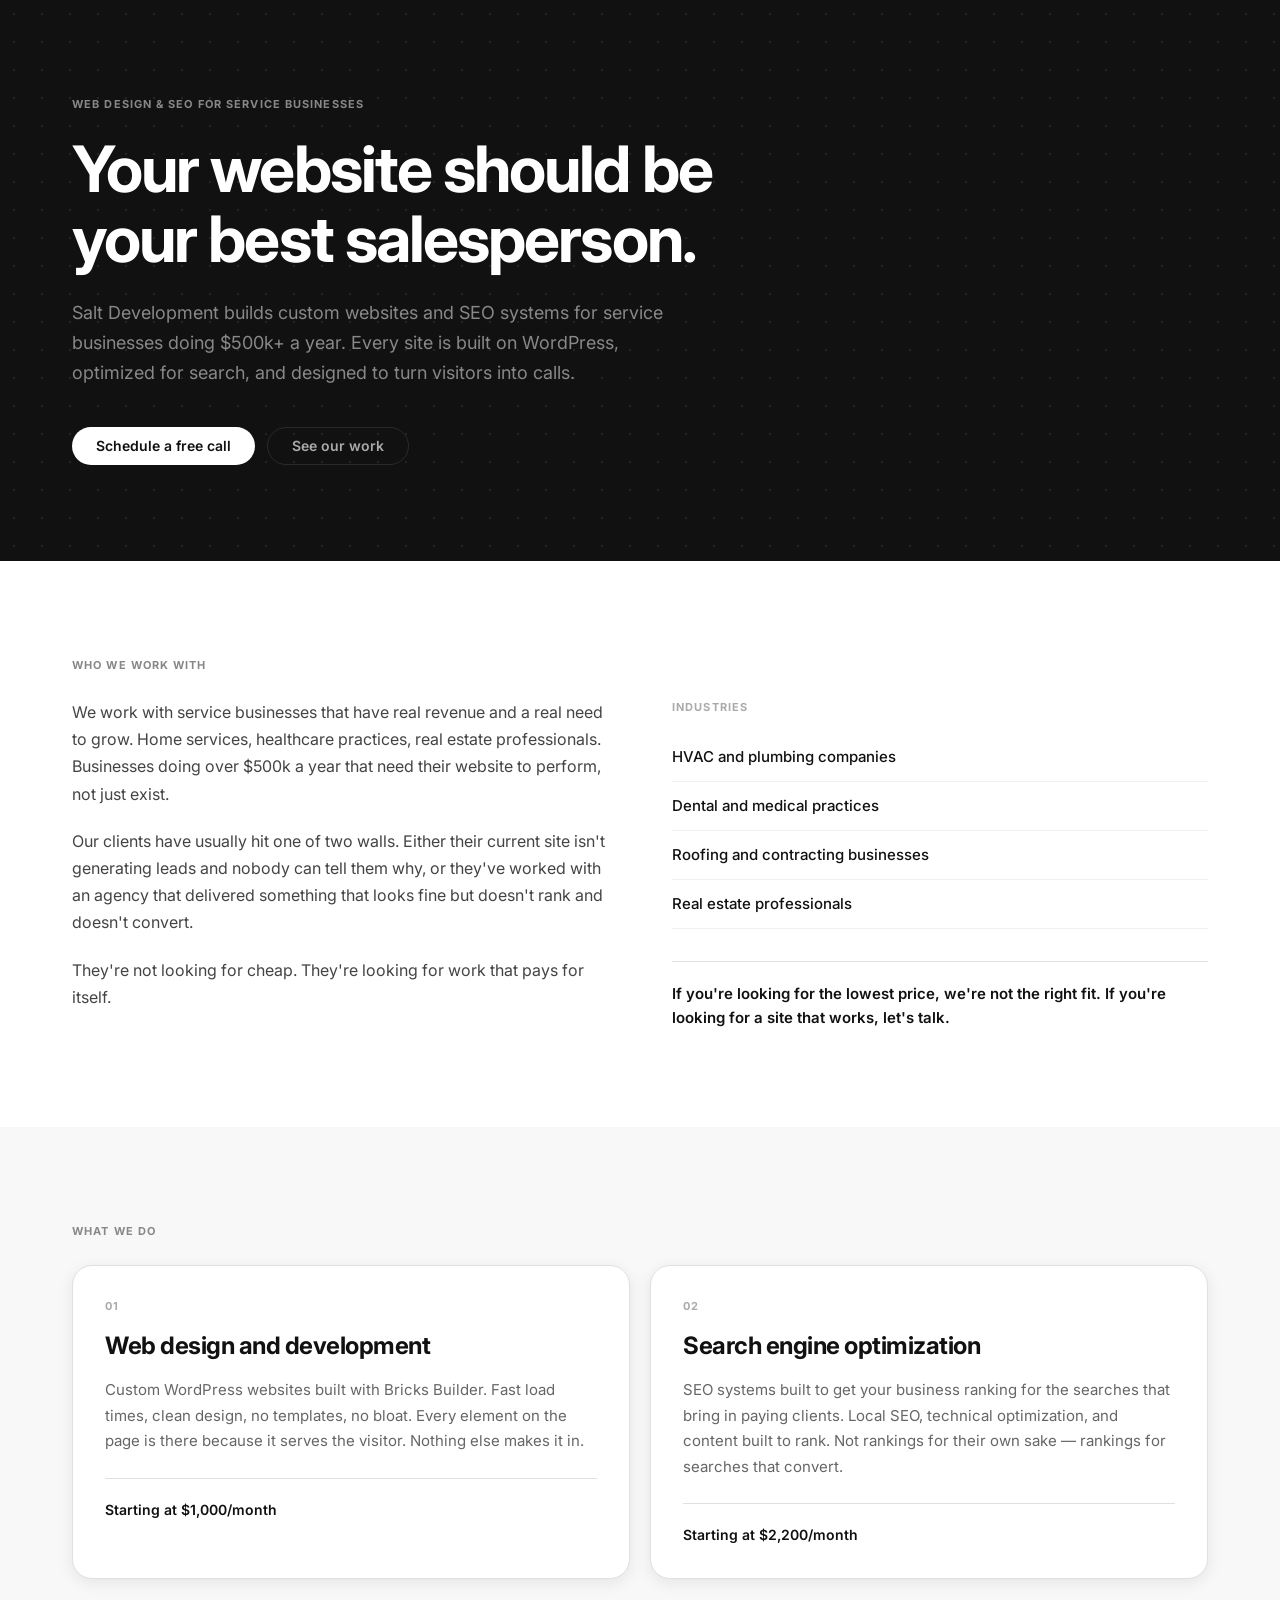
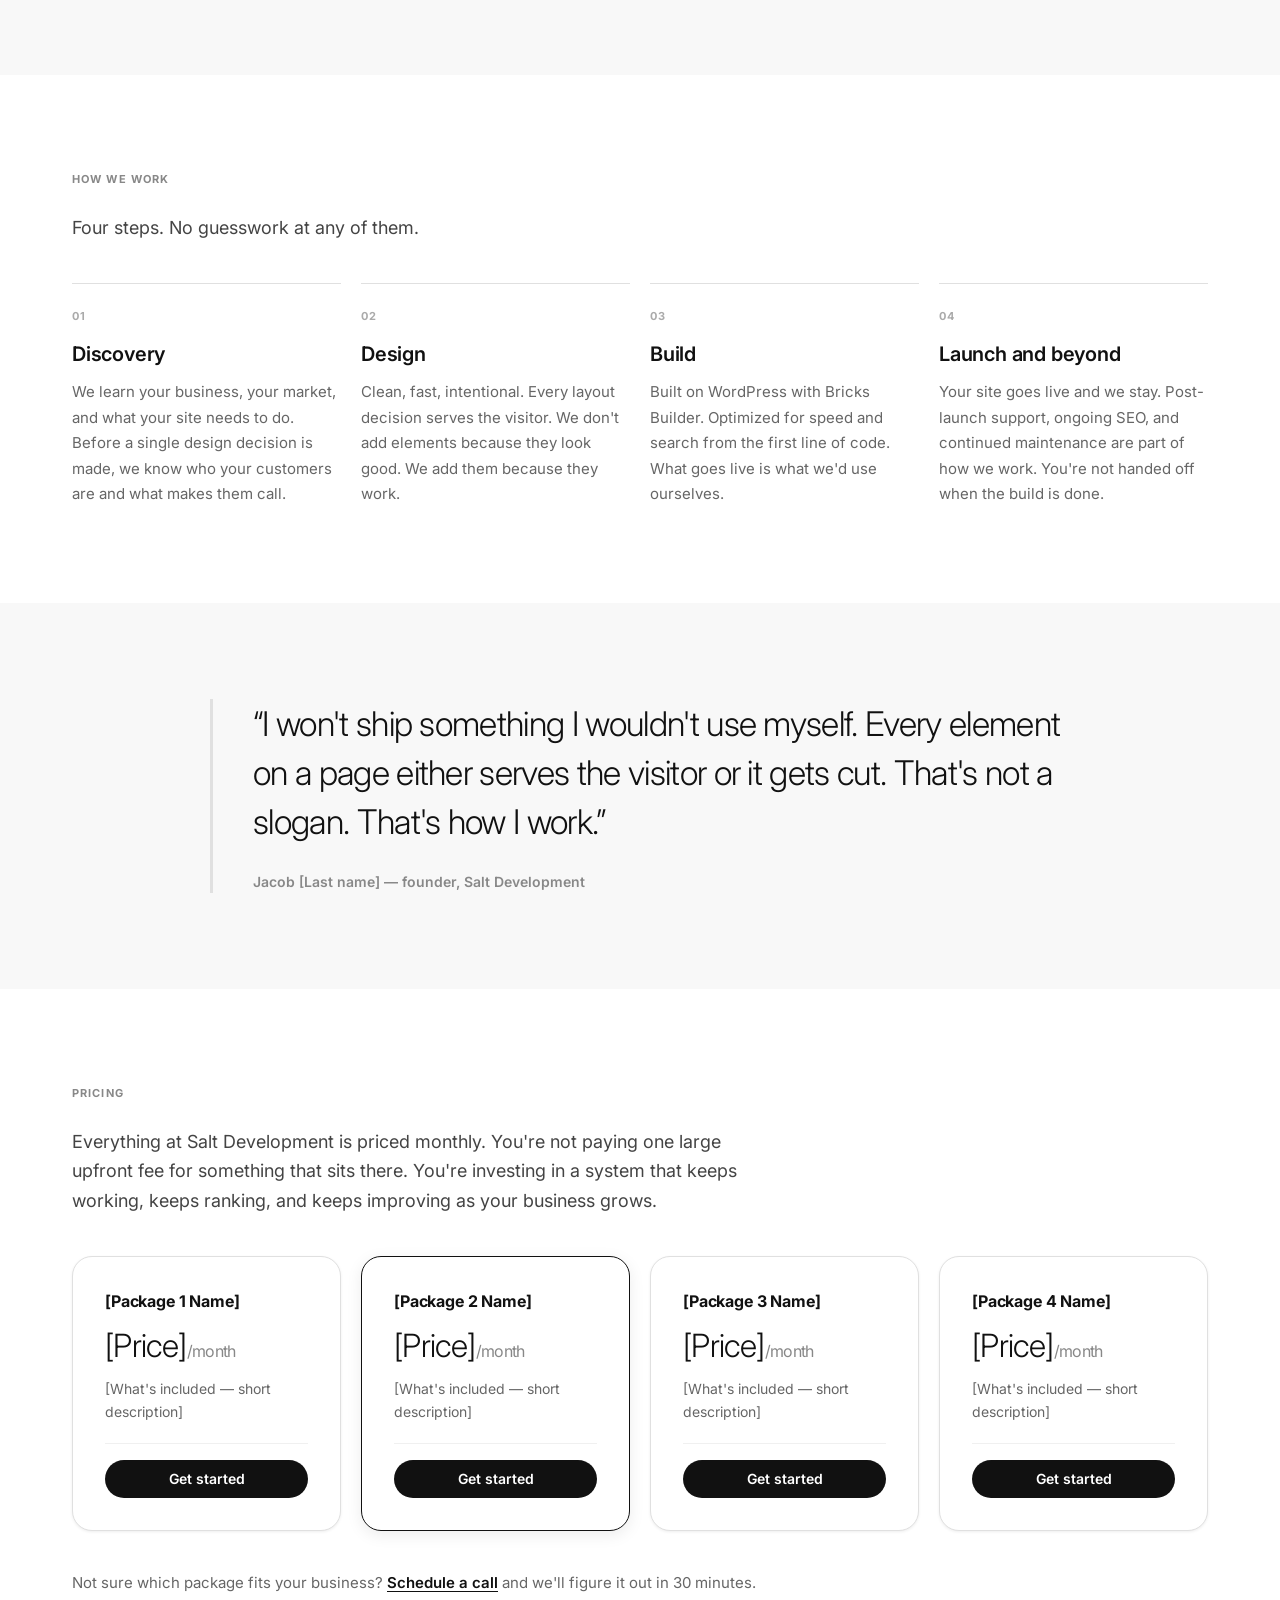
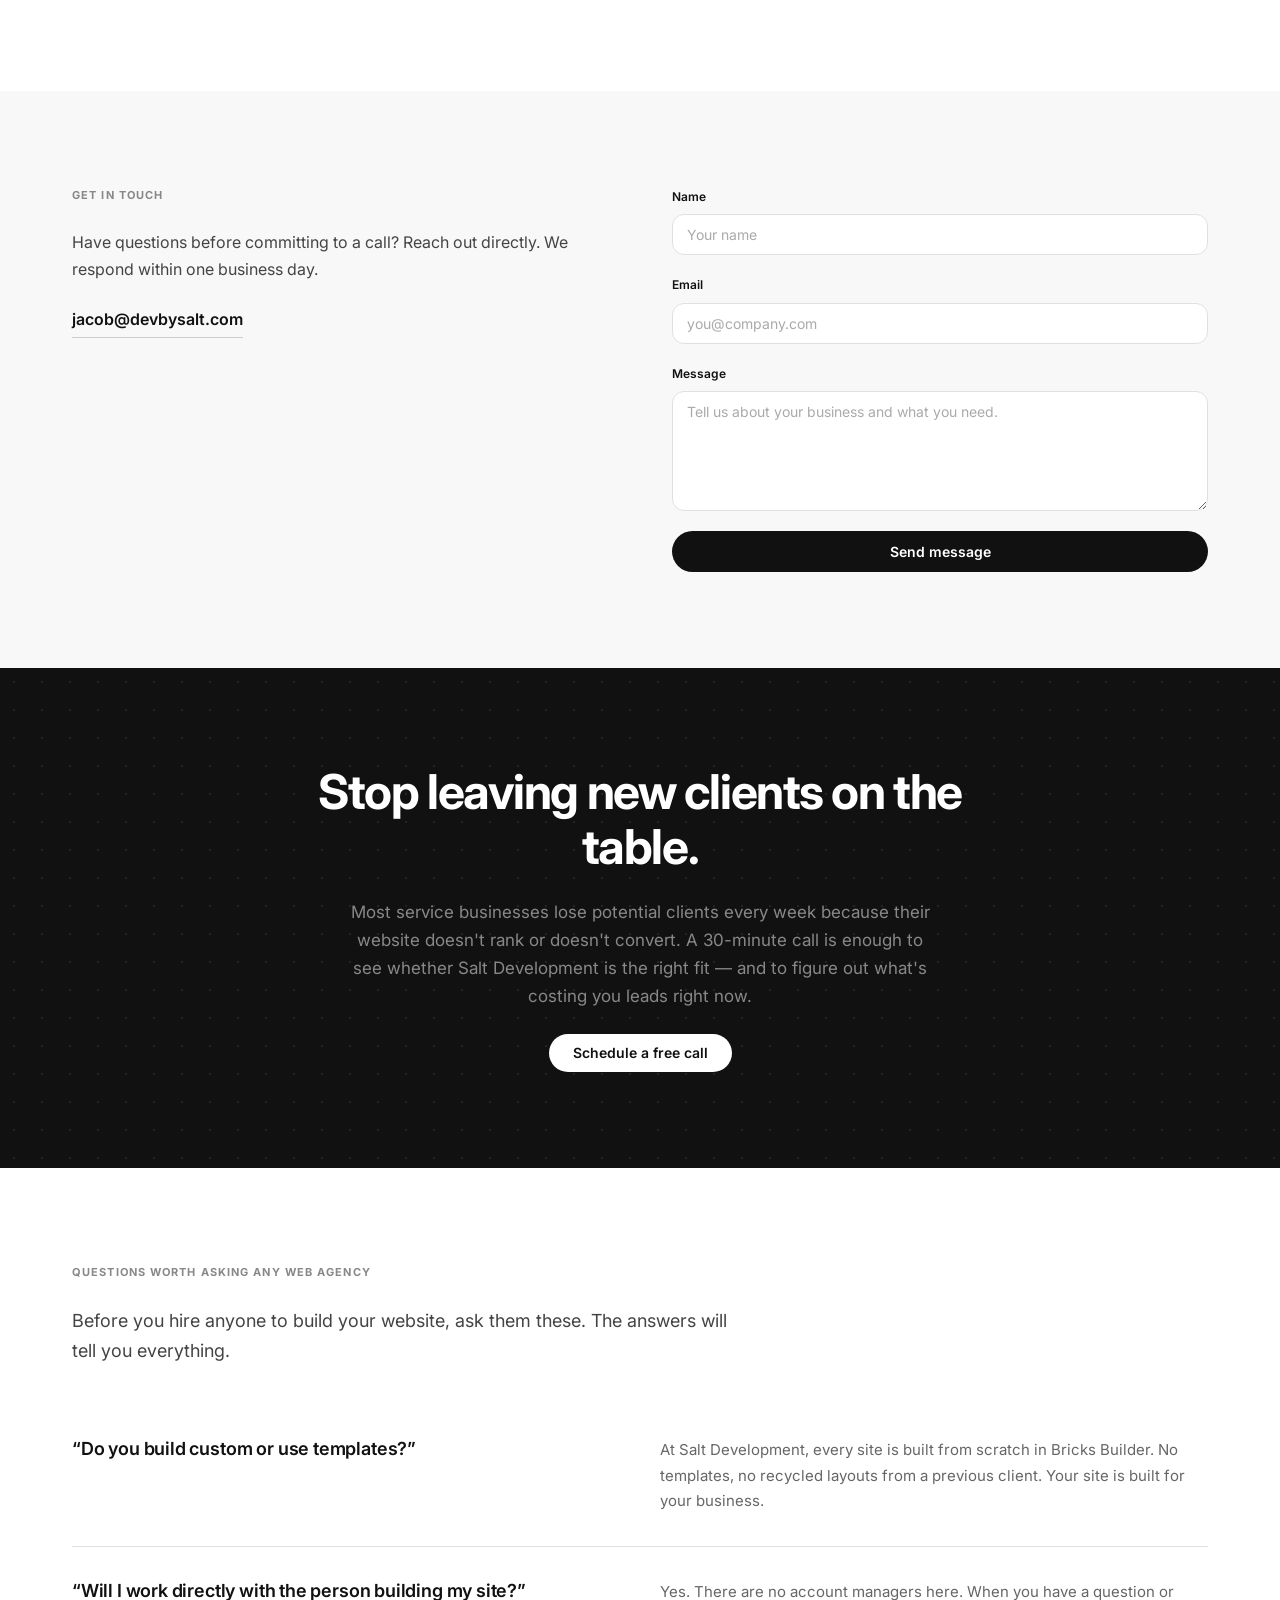
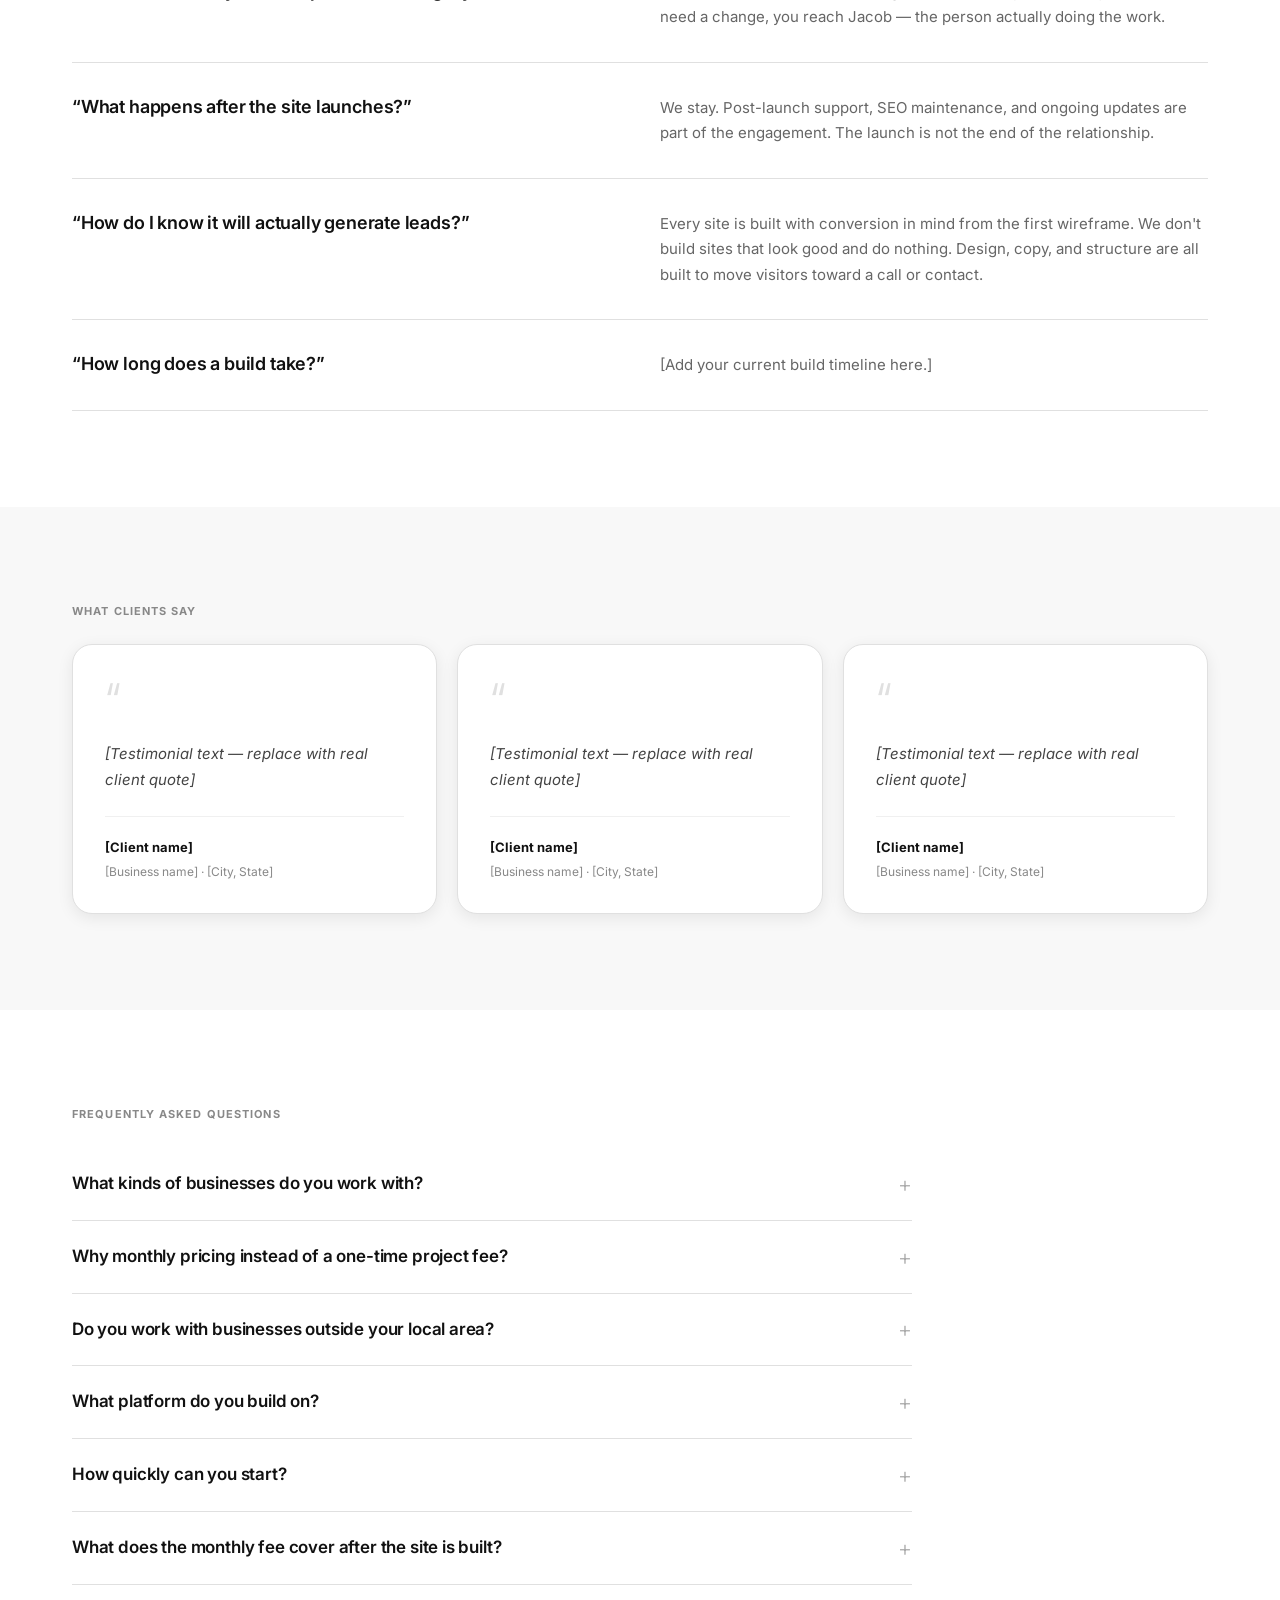
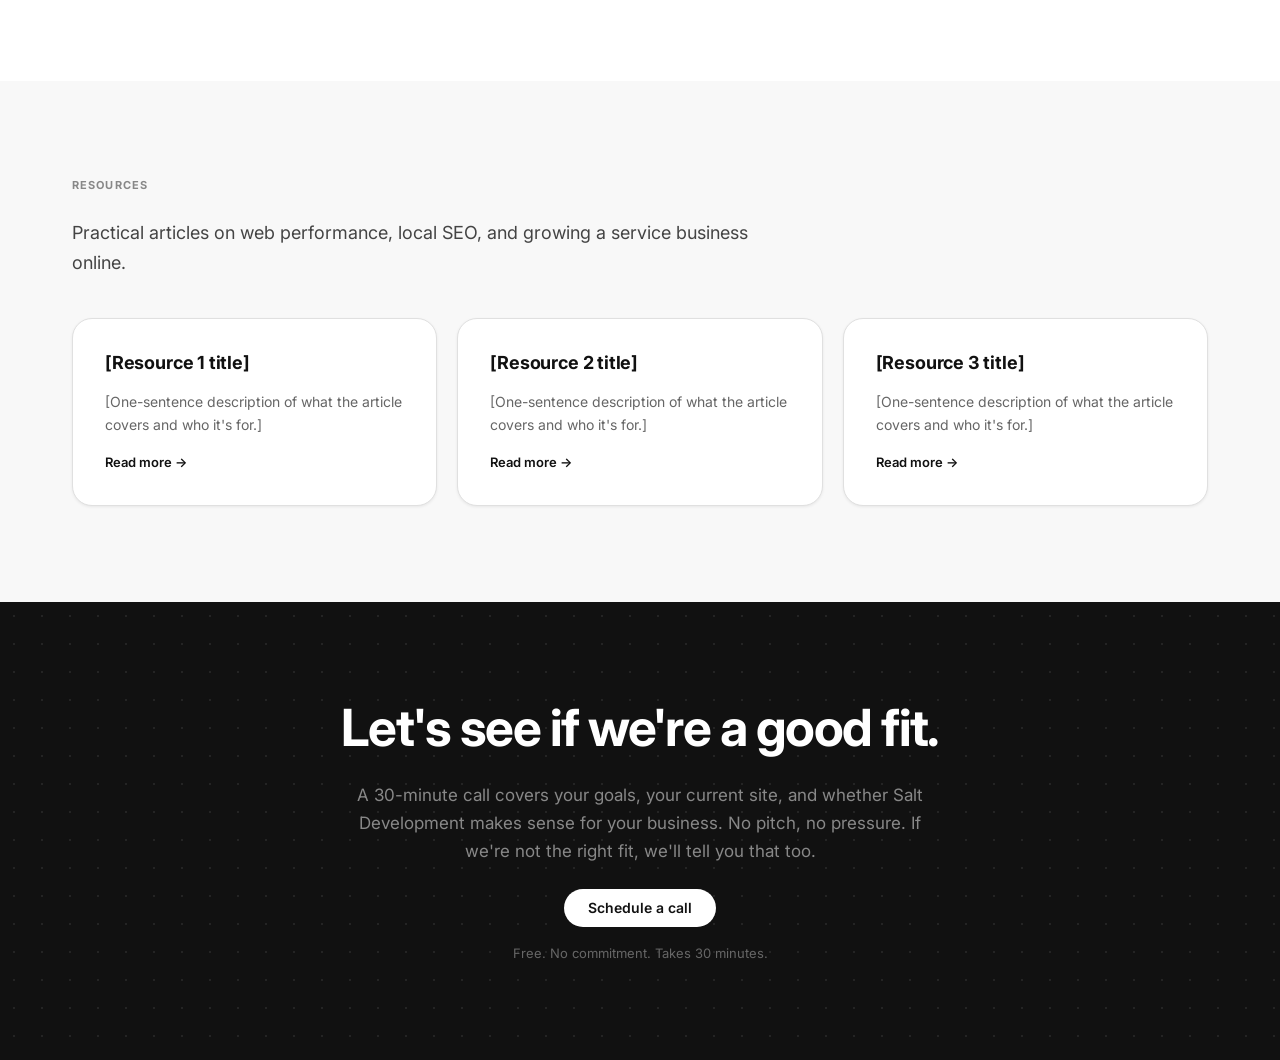
==== commit 5e8938f3: "Rewrite FAQ with native details/summary + FAQPage schema Uses <details>/<summary> for zero-JS accord" ====
--- a/index.html
+++ b/index.html
@@ -256,34 +256,77 @@
 </section>
 
 <!-- ── Section 11: FAQ ── -->
-<section class="faq">
+<section class="faq" itemscope itemtype="https://schema.org/FAQPage">
   <div class="container">
     <p class="section-label">Frequently asked questions</p>
     <div class="faq__list">
-      <div class="faq-item">
-        <h3 class="faq-item__q">What kinds of businesses do you work with?</h3>
-        <p class="faq-item__a">Service-based businesses doing $500k or more per year. Primarily home services, healthcare practices, and real estate. If you're not sure whether you're a fit, schedule a call — we'll tell you directly, and we won't waste your time if it's not a match.</p>
-      </div>
-      <div class="faq-item">
-        <h3 class="faq-item__q">Why monthly pricing instead of a one-time project fee?</h3>
-        <p class="faq-item__a">A website is not a one-time project. It needs maintenance, updates, and ongoing SEO work to stay competitive. Monthly pricing means the work doesn't stop when the site goes live.</p>
-      </div>
-      <div class="faq-item">
-        <h3 class="faq-item__q">Do you work with businesses outside your local area?</h3>
-        <p class="faq-item__a">Yes. Most work is done remotely. If you're a service business looking for serious growth, location doesn't matter.</p>
-      </div>
-      <div class="faq-item">
-        <h3 class="faq-item__q">What platform do you build on?</h3>
-        <p class="faq-item__a">WordPress with Bricks Builder. It's fast, flexible, and built for long-term performance. We've chosen it deliberately and we stand behind it.</p>
-      </div>
-      <div class="faq-item">
-        <h3 class="faq-item__q">How quickly can you start?</h3>
-        <p class="faq-item__a">[Add current lead time here.]</p>
-      </div>
-      <div class="faq-item">
-        <h3 class="faq-item__q">What does the monthly fee cover after the site is built?</h3>
-        <p class="faq-item__a">[Describe your post-launch retainer inclusions: hosting, updates, SEO, support, etc.]</p>
-      </div>
+
+      <div class="faq-item" itemscope itemprop="mainEntity" itemtype="https://schema.org/Question">
+        <details class="faq-details">
+          <summary class="faq-details__summary">
+            <span class="faq-details__q" itemprop="name">What kinds of businesses do you work with?</span>
+          </summary>
+          <div class="faq-details__body" itemscope itemprop="acceptedAnswer" itemtype="https://schema.org/Answer">
+            <p class="faq-item__a" itemprop="text">Service-based businesses doing $500k or more per year. Primarily home services, healthcare practices, and real estate. If you're not sure whether you're a fit, schedule a call — we'll tell you directly, and we won't waste your time if it's not a match.</p>
+          </div>
+        </details>
+      </div>
+
+      <div class="faq-item" itemscope itemprop="mainEntity" itemtype="https://schema.org/Question">
+        <details class="faq-details">
+          <summary class="faq-details__summary">
+            <span class="faq-details__q" itemprop="name">Why monthly pricing instead of a one-time project fee?</span>
+          </summary>
+          <div class="faq-details__body" itemscope itemprop="acceptedAnswer" itemtype="https://schema.org/Answer">
+            <p class="faq-item__a" itemprop="text">A website is not a one-time project. It needs maintenance, updates, and ongoing SEO work to stay competitive. Monthly pricing means the work doesn't stop when the site goes live.</p>
+          </div>
+        </details>
+      </div>
+
+      <div class="faq-item" itemscope itemprop="mainEntity" itemtype="https://schema.org/Question">
+        <details class="faq-details">
+          <summary class="faq-details__summary">
+            <span class="faq-details__q" itemprop="name">Do you work with businesses outside your local area?</span>
+          </summary>
+          <div class="faq-details__body" itemscope itemprop="acceptedAnswer" itemtype="https://schema.org/Answer">
+            <p class="faq-item__a" itemprop="text">Yes. Most work is done remotely. If you're a service business looking for serious growth, location doesn't matter.</p>
+          </div>
+        </details>
+      </div>
+
+      <div class="faq-item" itemscope itemprop="mainEntity" itemtype="https://schema.org/Question">
+        <details class="faq-details">
+          <summary class="faq-details__summary">
+            <span class="faq-details__q" itemprop="name">What platform do you build on?</span>
+          </summary>
+          <div class="faq-details__body" itemscope itemprop="acceptedAnswer" itemtype="https://schema.org/Answer">
+            <p class="faq-item__a" itemprop="text">WordPress with Bricks Builder. It's fast, flexible, and built for long-term performance. We've chosen it deliberately and we stand behind it.</p>
+          </div>
+        </details>
+      </div>
+
+      <div class="faq-item" itemscope itemprop="mainEntity" itemtype="https://schema.org/Question">
+        <details class="faq-details">
+          <summary class="faq-details__summary">
+            <span class="faq-details__q" itemprop="name">How quickly can you start?</span>
+          </summary>
+          <div class="faq-details__body" itemscope itemprop="acceptedAnswer" itemtype="https://schema.org/Answer">
+            <p class="faq-item__a" itemprop="text">[Add current lead time here.]</p>
+          </div>
+        </details>
+      </div>
+
+      <div class="faq-item" itemscope itemprop="mainEntity" itemtype="https://schema.org/Question">
+        <details class="faq-details">
+          <summary class="faq-details__summary">
+            <span class="faq-details__q" itemprop="name">What does the monthly fee cover after the site is built?</span>
+          </summary>
+          <div class="faq-details__body" itemscope itemprop="acceptedAnswer" itemtype="https://schema.org/Answer">
+            <p class="faq-item__a" itemprop="text">[Describe your post-launch retainer inclusions: hosting, updates, SEO, support, etc.]</p>
+          </div>
+        </details>
+      </div>
+
     </div>
   </div>
 </section>
--- a/bricks-home.css
+++ b/bricks-home.css
@@ -836,20 +836,62 @@
 }
 
 .faq-item {
-  padding-top: var(--space-6);
-  padding-bottom: var(--space-6);
   border-bottom-width: 1px;
   border-bottom-style: solid;
   border-bottom-color: var(--g200);
 }
 
-.faq-item__q {
+/* <details> reset */
+.faq-details {
+  border-top-width: 0;
+  border-right-width: 0;
+  border-bottom-width: 0;
+  border-left-width: 0;
+}
+
+/* <summary> row */
+.faq-details__summary {
+  display: flex;
+  align-items: center;
+  justify-content: space-between;
+  gap: var(--space-6);
+  padding-top: var(--space-6);
+  padding-bottom: var(--space-6);
+  cursor: pointer;
+  list-style: none;
+  user-select: none;
+}
+.faq-details__summary::-webkit-details-marker {
+  display: none;
+}
+
+/* + / − indicator */
+.faq-details__summary::after {
+  content: '+';
+  font-size: 22px;
+  font-weight: 300;
+  line-height: 1;
+  color: var(--g400);
+  flex-shrink: 0;
+  transition-property: color;
+  transition-duration: 200ms;
+  transition-timing-function: ease;
+}
+.faq-details[open] > .faq-details__summary::after {
+  content: '\2212';
+  color: var(--black);
+}
+
+.faq-details__q {
   font-size: 17px;
   font-weight: 600;
   letter-spacing: -0.01em;
   line-height: 1.4;
   color: var(--black);
-  margin-bottom: var(--space-3);
+}
+
+.faq-details__body {
+  padding-bottom: var(--space-6);
 }
 
 .faq-item__a {
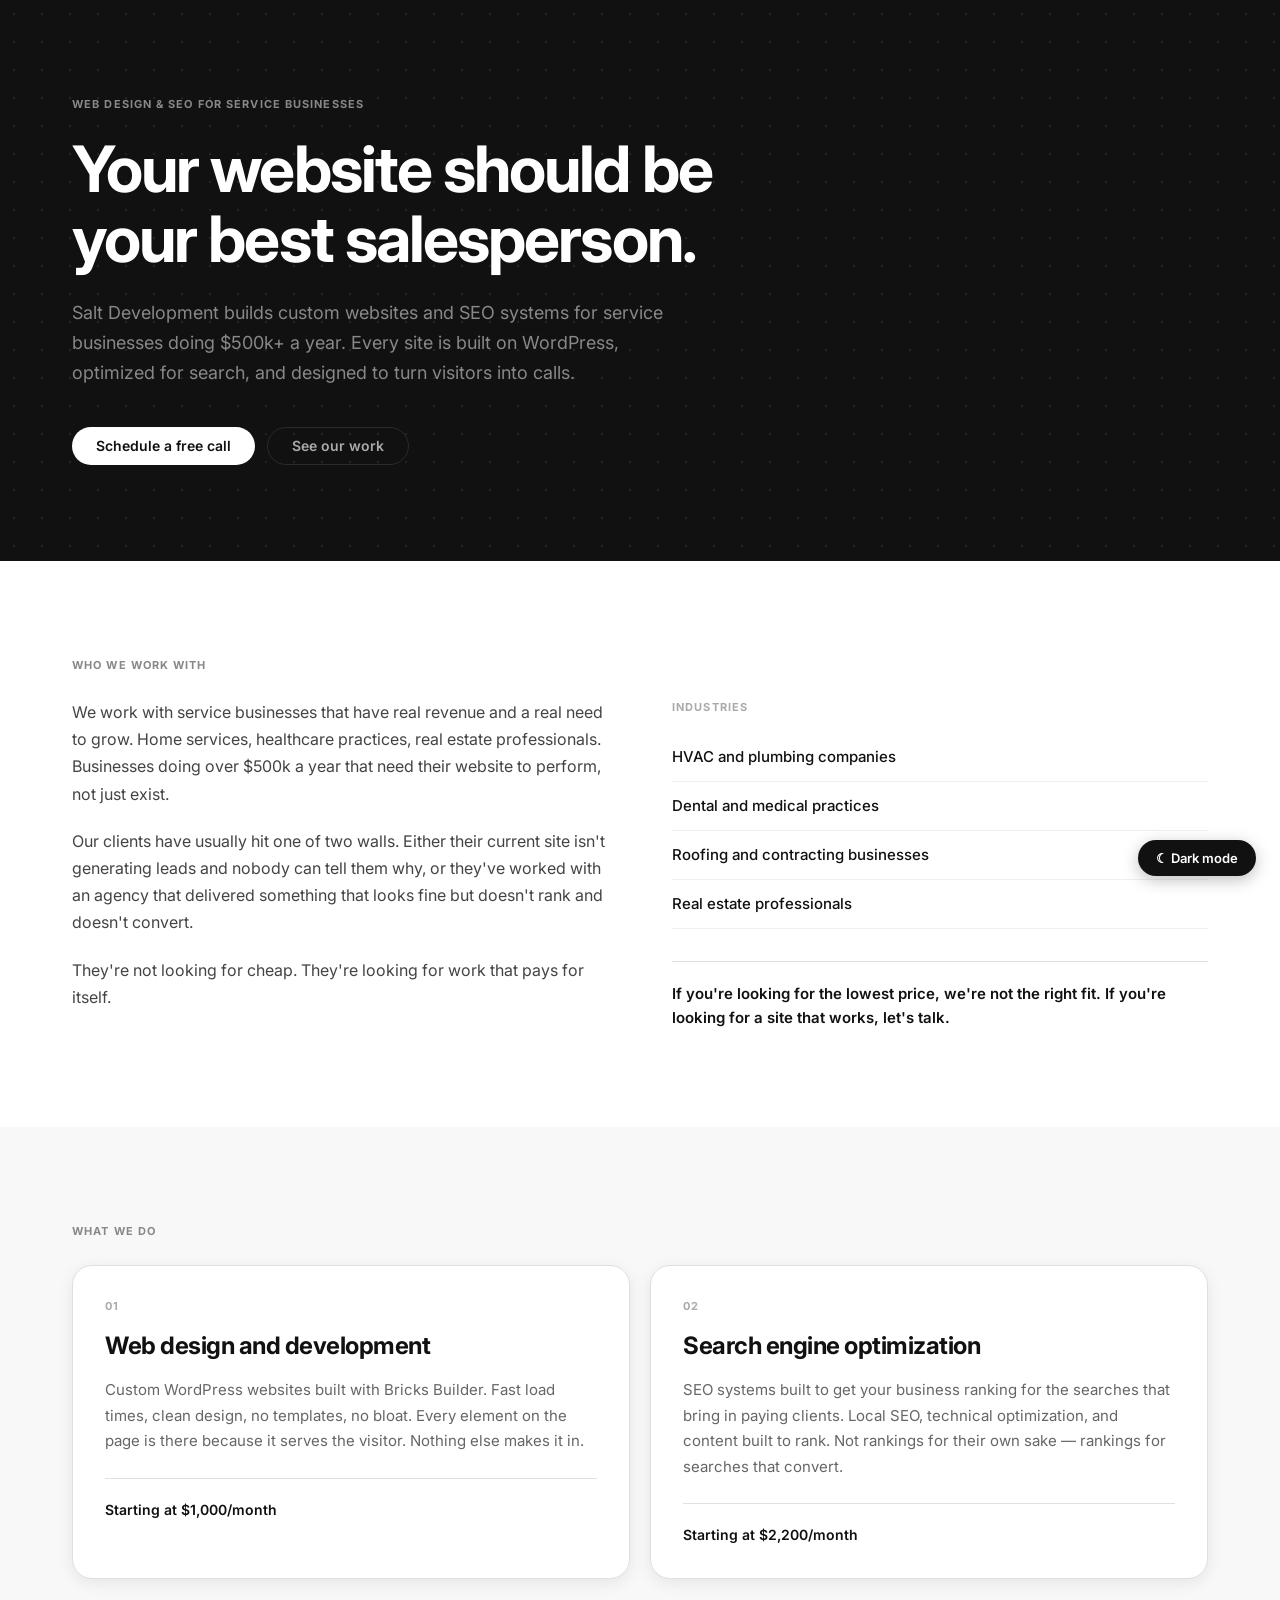
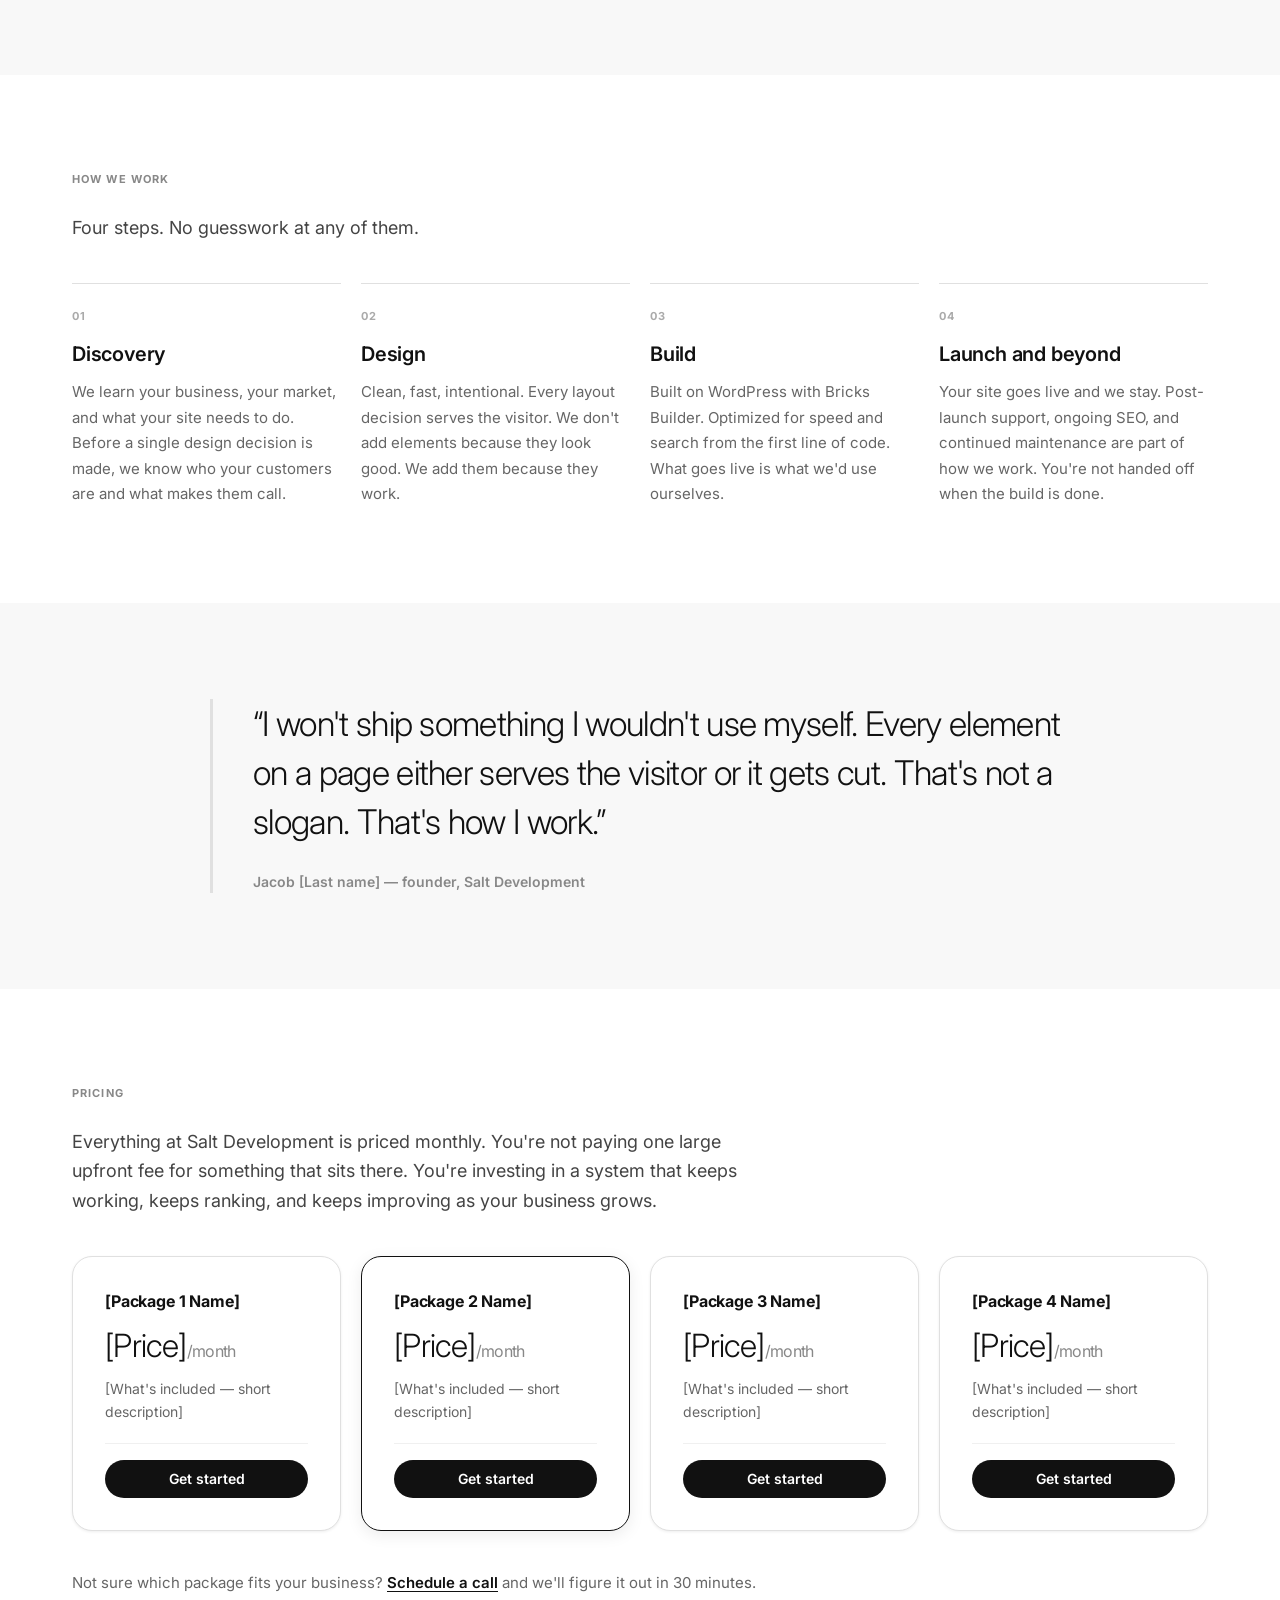
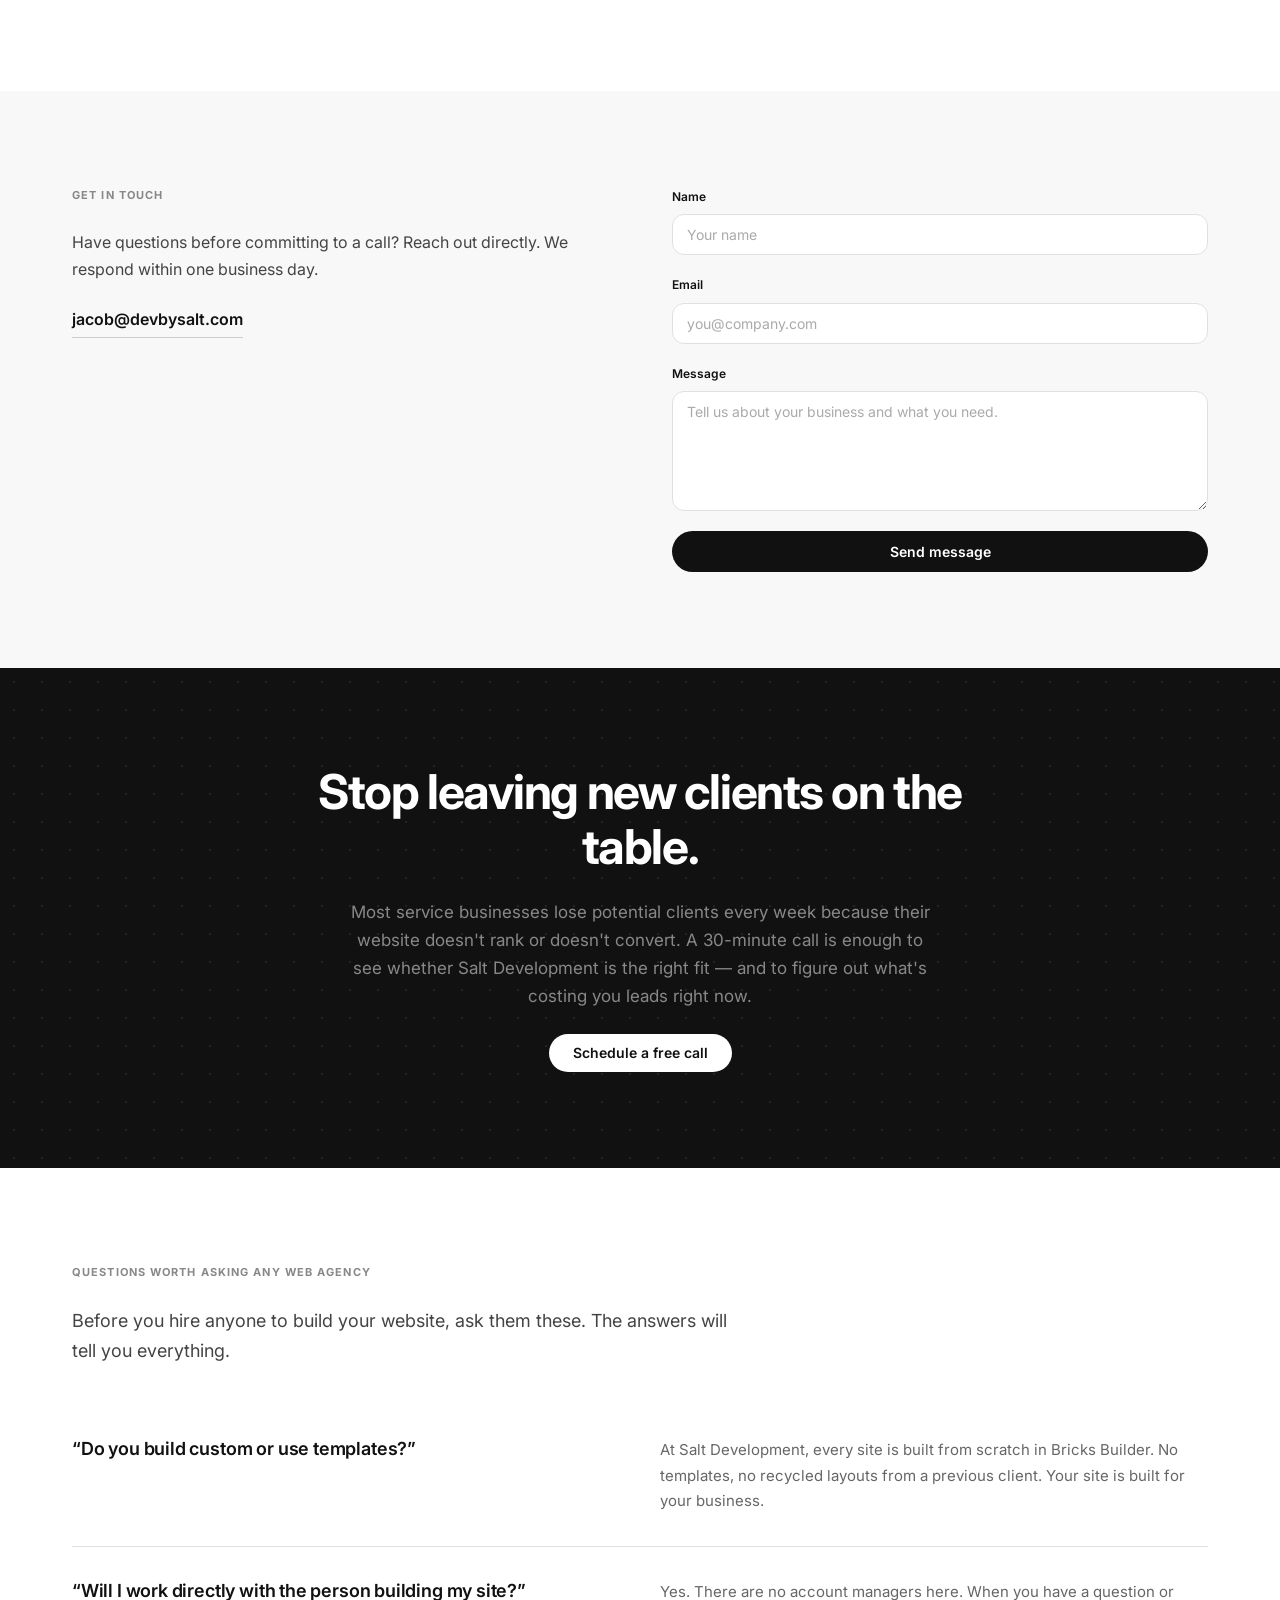
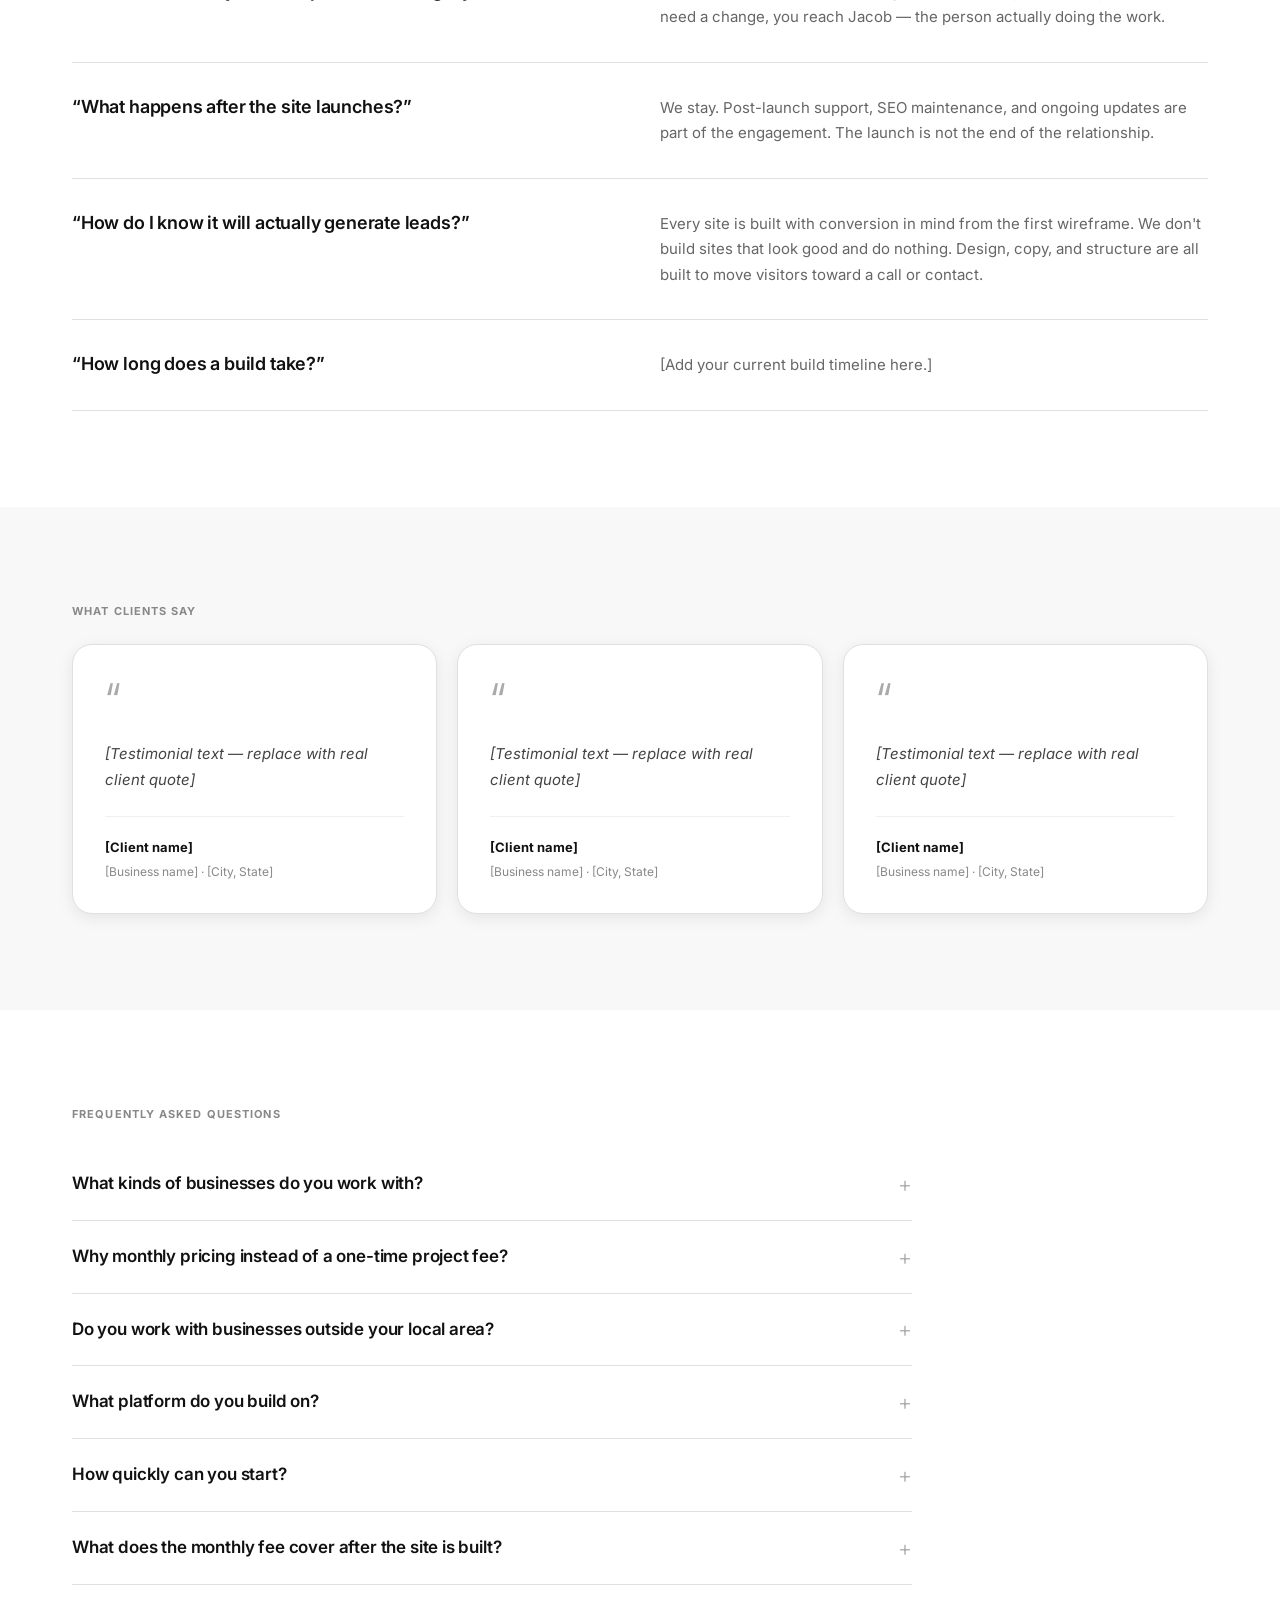
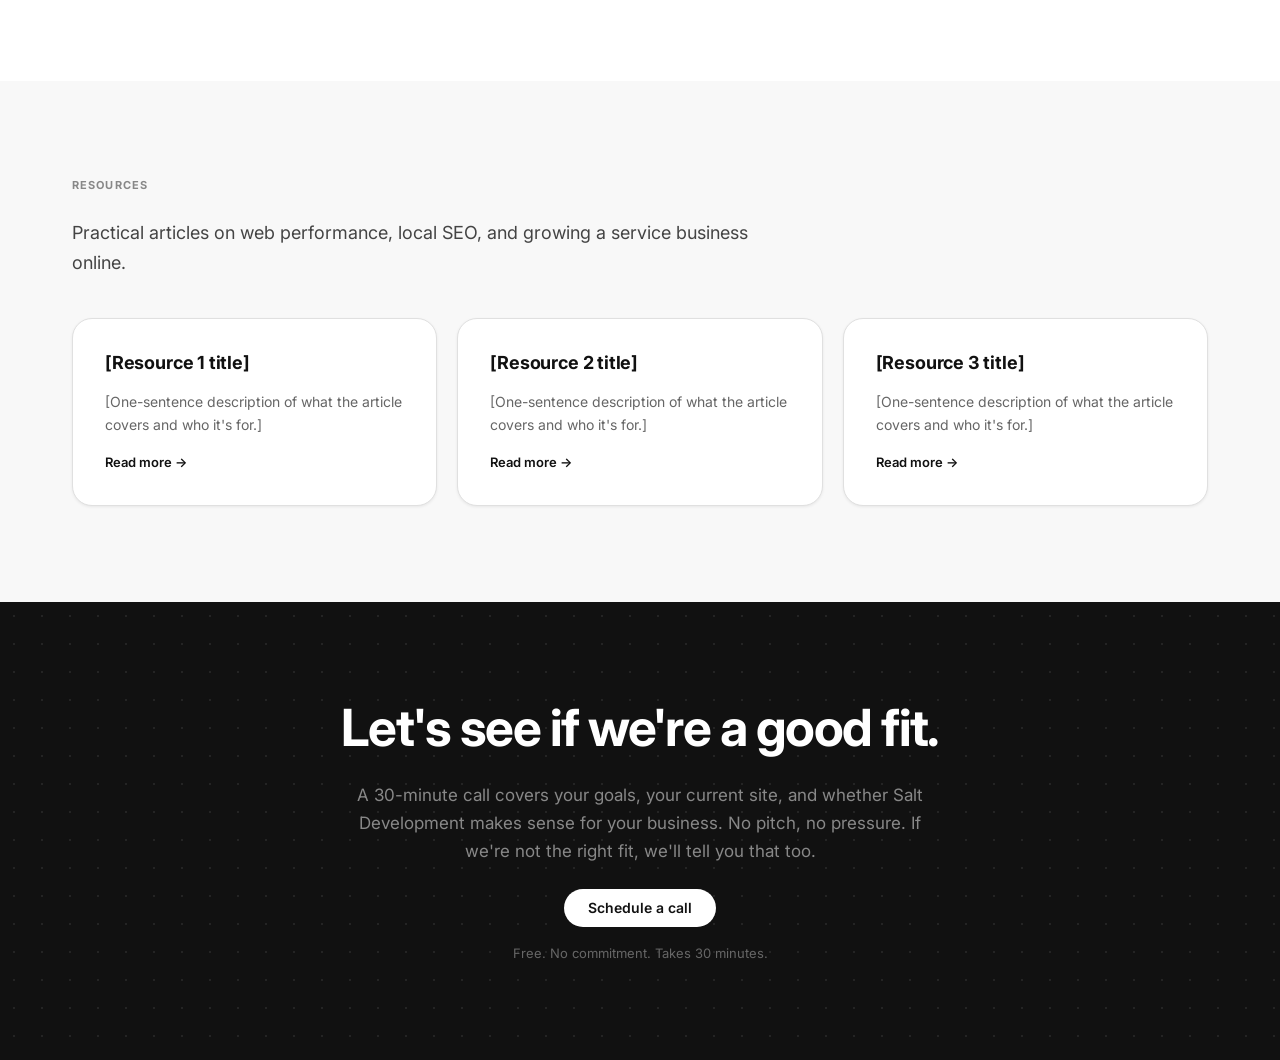
==== commit 33e71e20: "Add client landing-page builds, brand systems, and WP playbook Adds the static single-file HTML land" ====
--- a/index.html
+++ b/index.html
@@ -11,7 +11,14 @@
   <style>
     *, *::before, *::after { box-sizing: border-box; margin: 0; padding: 0; }
     html { font-size: 16px; -webkit-font-smoothing: antialiased; }
-    body { font-family: 'Inter', -apple-system, BlinkMacSystemFont, sans-serif; background-color: #FFFFFF; color: #111111; line-height: 1.6; }
+    body { font-family: 'Inter', -apple-system, BlinkMacSystemFont, sans-serif; background-color: var(--bg-base); color: var(--fg-primary); line-height: 1.6; }
+    #dm-toggle {
+      position: fixed; bottom: 24px; right: 24px; z-index: 9999;
+      padding: 10px 18px; border-radius: 999px; border: none; cursor: pointer;
+      font-family: inherit; font-size: 13px; font-weight: 600;
+      background-color: #111111; color: #FFFFFF;
+      box-shadow: 0 4px 16px rgba(0,0,0,0.25);
+    }
   </style>
 </head>
 <body>
@@ -369,5 +376,7 @@
   </div>
 </section>
 
+<button id="dm-toggle" onclick="document.documentElement.classList.toggle('dark-mode');this.textContent=document.documentElement.classList.contains('dark-mode')?'☀ Light mode':'☾ Dark mode'">☾ Dark mode</button>
+
 </body>
 </html>
--- a/bricks-home.css
+++ b/bricks-home.css
@@ -1,12 +1,15 @@
 /* ══════════════════════════════════════════
    Salt Development — Home Page
-   Bricks Builder CSS
-   Paste this into Bricks > Global CSS
+   Bricks Builder CSS — with native dark mode
+   Paste into Bricks > Global CSS
    ══════════════════════════════════════════ */
 
-/* ── Design tokens (become Bricks Global Variables on paste) ── */
+/* ── Raw palette + structural tokens ──────────────────────────
+   These are fixed and never change between modes.
+   Intentional dark sections (hero, cta-mid, cta-bottom) use
+   these directly so they stay black in both light and dark mode.
+   ─────────────────────────────────────────────────────────── */
 :root {
-  /* Color — neutral scale */
   --black:  #111111;
   --white:  #FFFFFF;
   --g25:    #FAFAFA;
@@ -21,19 +24,12 @@
   --g800:   #2A2A2A;
   --g900:   #1A1A1A;
 
-  /* Shadows */
-  --shadow-sm: 0 1px 3px rgba(0, 0, 0, 0.07);
-  --shadow-md: 0 4px 16px rgba(0, 0, 0, 0.08);
-  --shadow-lg: 0 8px 32px rgba(0, 0, 0, 0.10);
-
-  /* Corner radii */
   --radius-sm:   6px;
   --radius-md:   12px;
   --radius-lg:   20px;
   --radius-xl:   32px;
   --radius-full: 9999px;
 
-  /* Spacing (8px base unit) */
   --space-1:  4px;
   --space-2:  8px;
   --space-3:  12px;
@@ -46,14 +42,91 @@
   --space-16: 64px;
   --space-20: 80px;
   --space-24: 96px;
-}
-
-/* ── Base reset helpers ── */
+
+  /* ── Semantic color tokens — LIGHT MODE defaults ────────────
+     Only these flip in dark mode. Every component rule below
+     references these, never a raw palette token directly.
+     ─────────────────────────────────────────────────────────── */
+
+  /* Backgrounds */
+  --bg-base:    var(--white);   /* main section bg          */
+  --bg-subtle:  var(--g50);    /* alternate section bg     */
+  --bg-card:    var(--white);   /* cards, form inputs       */
+
+  /* Foregrounds */
+  --fg-primary: var(--black);   /* headings, strong text    */
+  --fg-body:    var(--g700);   /* body paragraphs          */
+  --fg-muted:   var(--g600);   /* supporting text          */
+  --fg-faint:   var(--g500);   /* labels, captions, meta   */
+  --fg-dim:     var(--g400);   /* indicators, placeholders */
+
+  /* Borders */
+  --bd-base:        var(--g200);  /* card borders, dividers   */
+  --bd-subtle:      var(--g100);  /* inner / lighter dividers */
+  --bd-interactive: var(--g300);  /* button outlines          */
+
+  /* Shadows — adjusted per mode */
+  --shadow-sm: 0 1px 3px rgba(0, 0, 0, 0.07);
+  --shadow-md: 0 4px 16px rgba(0, 0, 0, 0.08);
+  --shadow-lg: 0 8px 32px rgba(0, 0, 0, 0.10);
+}
+
+/* ── DARK MODE: system preference ─────────────────────────── */
+@media (prefers-color-scheme: dark) {
+  :root {
+    --bg-base:    #1C1C1C;
+    --bg-subtle:  #141414;
+    --bg-card:    #252525;
+
+    --fg-primary: var(--white);
+    --fg-body:    var(--g300);
+    --fg-muted:   var(--g400);
+    --fg-faint:   var(--g500);
+    --fg-dim:     #777777;
+
+    --bd-base:        #2A2A2A;
+    --bd-subtle:      #1E1E1E;
+    --bd-interactive: #555555;
+
+    --shadow-sm: 0 1px 3px  rgba(0, 0, 0, 0.35);
+    --shadow-md: 0 4px 16px rgba(0, 0, 0, 0.45);
+    --shadow-lg: 0 8px 32px rgba(0, 0, 0, 0.55);
+  }
+}
+
+/* ── DARK MODE: Bricks manual toggle ─────────────────────────
+   Bricks dark mode widget adds one of these classes to <html>.
+   Duplicate the same overrides so manual toggle matches system.
+   ─────────────────────────────────────────────────────────── */
+html.dark-mode,
+html.dark,
+html[data-bricks-theme="dark"] {
+  --bg-base:    #1C1C1C;
+  --bg-subtle:  #141414;
+  --bg-card:    #252525;
+
+  --fg-primary: #FFFFFF;
+  --fg-body:    #CCCCCC;
+  --fg-muted:   #AAAAAA;
+  --fg-faint:   #888888;
+  --fg-dim:     #777777;
+
+  --bd-base:        #2A2A2A;
+  --bd-subtle:      #1E1E1E;
+  --bd-interactive: #555555;
+
+  --shadow-sm: 0 1px 3px  rgba(0, 0, 0, 0.35);
+  --shadow-md: 0 4px 16px rgba(0, 0, 0, 0.45);
+  --shadow-lg: 0 8px 32px rgba(0, 0, 0, 0.55);
+}
+
+/* ════════════════════════════════
+   BASE
+   ════════════════════════════════ */
 *, *::before, *::after {
   box-sizing: border-box;
 }
 
-/* ── Layout container ── */
 .container {
   max-width: 1200px;
   margin-left: auto;
@@ -62,21 +135,19 @@
   padding-right: var(--space-8);
 }
 
-/* ── Shared section label ── */
 .section-label {
   font-size: 11px;
   font-weight: 700;
   letter-spacing: 0.1em;
   text-transform: uppercase;
-  color: var(--g500);
+  color: var(--fg-faint);
   margin-bottom: var(--space-6);
 }
 
-/* ── Shared section intro ── */
 .section-intro {
   font-size: 18px;
   font-weight: 400;
-  color: var(--g700);
+  color: var(--fg-body);
   line-height: 1.65;
   max-width: 680px;
   margin-bottom: var(--space-10);
@@ -102,10 +173,10 @@
   white-space: nowrap;
 }
 
-/* Primary — black on white sections */
+/* Primary — auto-inverts: black on light, white on dark */
 .button--primary {
-  background-color: var(--black);
-  color: var(--white);
+  background-color: var(--fg-primary);
+  color: var(--bg-base);
   padding-top: 12px;
   padding-right: 24px;
   padding-bottom: 12px;
@@ -118,23 +189,23 @@
   opacity: 0.8;
 }
 
-/* Secondary — outlined on white sections */
+/* Secondary — outlined, adapts to mode */
 .button--secondary {
   background-color: transparent;
-  color: var(--black);
+  color: var(--fg-primary);
   padding-top: 11px;
   padding-right: 24px;
   padding-bottom: 11px;
   padding-left: 24px;
   border-width: 1.5px;
   border-style: solid;
-  border-color: var(--g300);
+  border-color: var(--bd-interactive);
 }
 .button--secondary:hover {
-  border-color: var(--black);
-}
-
-/* Inverse primary — white on dark sections */
+  border-color: var(--fg-primary);
+}
+
+/* Inverse primary — white bg for intentional dark sections */
 .button--inverse-primary {
   background-color: var(--white);
   color: var(--black);
@@ -150,7 +221,7 @@
   opacity: 0.9;
 }
 
-/* Inverse secondary — ghost on dark sections */
+/* Inverse secondary — ghost for intentional dark sections */
 .button--inverse-secondary {
   background-color: transparent;
   color: var(--g400);
@@ -169,6 +240,7 @@
 
 /* ════════════════════════════════
    SECTION 1 — HERO
+   Intentional dark: uses raw palette.
    ════════════════════════════════ */
 .hero {
   background-color: var(--black);
@@ -234,7 +306,7 @@
    SECTION 2 — IDEAL CUSTOMERS
    ════════════════════════════════ */
 .ideal {
-  background-color: var(--white);
+  background-color: var(--bg-base);
   padding-top: var(--space-24);
   padding-bottom: var(--space-24);
 }
@@ -250,7 +322,7 @@
   font-size: 16px;
   font-weight: 400;
   line-height: 1.7;
-  color: var(--g700);
+  color: var(--fg-body);
   margin-bottom: var(--space-5);
 }
 
@@ -259,7 +331,7 @@
   font-weight: 700;
   letter-spacing: 0.1em;
   text-transform: uppercase;
-  color: var(--g400);
+  color: var(--fg-dim);
   margin-bottom: var(--space-4);
 }
 
@@ -272,30 +344,30 @@
 .ideal__industry {
   font-size: 15px;
   font-weight: 500;
-  color: var(--black);
+  color: var(--fg-primary);
   padding-top: var(--space-3);
   padding-bottom: var(--space-3);
   border-bottom-width: 1px;
   border-bottom-style: solid;
-  border-bottom-color: var(--g100);
+  border-bottom-color: var(--bd-subtle);
 }
 
 .ideal__disqualifier {
   font-size: 15px;
   font-weight: 600;
   line-height: 1.6;
-  color: var(--black);
+  color: var(--fg-primary);
   padding-top: var(--space-5);
   border-top-width: 1.5px;
   border-top-style: solid;
-  border-top-color: var(--g200);
+  border-top-color: var(--bd-base);
 }
 
 /* ════════════════════════════════
    SECTION 3 — SERVICES
    ════════════════════════════════ */
 .services {
-  background-color: var(--g50);
+  background-color: var(--bg-subtle);
   padding-top: var(--space-24);
   padding-bottom: var(--space-24);
 }
@@ -307,10 +379,10 @@
 }
 
 .service-card {
-  background-color: var(--white);
+  background-color: var(--bg-card);
   border-width: 1px;
   border-style: solid;
-  border-color: var(--g200);
+  border-color: var(--bd-base);
   border-radius: var(--radius-lg);
   padding-top: var(--space-8);
   padding-right: var(--space-8);
@@ -332,7 +404,7 @@
   font-weight: 700;
   letter-spacing: 0.1em;
   text-transform: uppercase;
-  color: var(--g400);
+  color: var(--fg-dim);
   margin-bottom: var(--space-4);
 }
 
@@ -341,7 +413,7 @@
   font-weight: 700;
   letter-spacing: -0.02em;
   line-height: 1.25;
-  color: var(--black);
+  color: var(--fg-primary);
   margin-bottom: var(--space-4);
 }
 
@@ -349,25 +421,25 @@
   font-size: 15px;
   font-weight: 400;
   line-height: 1.7;
-  color: var(--g600);
+  color: var(--fg-muted);
   margin-bottom: var(--space-6);
 }
 
 .service-card__price {
   font-size: 14px;
   font-weight: 600;
-  color: var(--black);
+  color: var(--fg-primary);
   padding-top: var(--space-5);
   border-top-width: 1px;
   border-top-style: solid;
-  border-top-color: var(--g200);
+  border-top-color: var(--bd-base);
 }
 
 /* ════════════════════════════════
    SECTION 4 — PROCESS
    ════════════════════════════════ */
 .process {
-  background-color: var(--white);
+  background-color: var(--bg-base);
   padding-top: var(--space-24);
   padding-bottom: var(--space-24);
 }
@@ -382,7 +454,7 @@
   padding-top: var(--space-6);
   border-top-width: 1.5px;
   border-top-style: solid;
-  border-top-color: var(--g200);
+  border-top-color: var(--bd-base);
 }
 
 .process-step__num {
@@ -391,7 +463,7 @@
   font-weight: 700;
   letter-spacing: 0.1em;
   text-transform: uppercase;
-  color: var(--g400);
+  color: var(--fg-dim);
   margin-bottom: var(--space-4);
 }
 
@@ -400,7 +472,7 @@
   font-weight: 600;
   letter-spacing: -0.01em;
   line-height: 1.3;
-  color: var(--black);
+  color: var(--fg-primary);
   margin-bottom: var(--space-3);
 }
 
@@ -408,14 +480,14 @@
   font-size: 15px;
   font-weight: 400;
   line-height: 1.7;
-  color: var(--g600);
+  color: var(--fg-muted);
 }
 
 /* ════════════════════════════════
    SECTION 5 — OWNER QUOTE
    ════════════════════════════════ */
 .quote-section {
-  background-color: var(--g50);
+  background-color: var(--bg-subtle);
   padding-top: var(--space-24);
   padding-bottom: var(--space-24);
 }
@@ -427,7 +499,7 @@
   padding-left: var(--space-10);
   border-left-width: 3px;
   border-left-style: solid;
-  border-left-color: var(--g200);
+  border-left-color: var(--bd-base);
 }
 
 .quote-block__text {
@@ -435,21 +507,21 @@
   font-weight: 300;
   letter-spacing: -0.02em;
   line-height: 1.45;
-  color: var(--black);
+  color: var(--fg-primary);
   margin-bottom: var(--space-6);
 }
 
 .quote-block__attr {
   font-size: 14px;
   font-weight: 600;
-  color: var(--g500);
+  color: var(--fg-faint);
 }
 
 /* ════════════════════════════════
    SECTION 6 — PRICING
    ════════════════════════════════ */
 .pricing {
-  background-color: var(--white);
+  background-color: var(--bg-base);
   padding-top: var(--space-24);
   padding-bottom: var(--space-24);
 }
@@ -462,10 +534,10 @@
 }
 
 .pricing-card {
-  background-color: var(--white);
+  background-color: var(--bg-card);
   border-width: 1px;
   border-style: solid;
-  border-color: var(--g200);
+  border-color: var(--bd-base);
   border-radius: var(--radius-lg);
   padding-top: var(--space-8);
   padding-right: var(--space-8);
@@ -484,8 +556,9 @@
   transform: translateY(-2px);
 }
 
+/* Featured card: border uses fg-primary so it's black in light, white in dark */
 .pricing-card--featured {
-  border-color: var(--black);
+  border-color: var(--fg-primary);
   box-shadow: var(--shadow-md);
 }
 
@@ -493,7 +566,7 @@
   font-size: 16px;
   font-weight: 700;
   letter-spacing: -0.01em;
-  color: var(--black);
+  color: var(--fg-primary);
 }
 
 .pricing-card__price {
@@ -501,36 +574,36 @@
   font-weight: 300;
   letter-spacing: -0.02em;
   line-height: 1;
-  color: var(--black);
+  color: var(--fg-primary);
 }
 
 .pricing-card__period {
   font-size: 16px;
   font-weight: 400;
-  color: var(--g500);
+  color: var(--fg-faint);
 }
 
 .pricing-card__desc {
   font-size: 14px;
   font-weight: 400;
   line-height: 1.6;
-  color: var(--g600);
+  color: var(--fg-muted);
   flex-grow: 1;
   padding-bottom: var(--space-5);
   border-bottom-width: 1px;
   border-bottom-style: solid;
-  border-bottom-color: var(--g100);
+  border-bottom-color: var(--bd-subtle);
 }
 
 .pricing__closing {
   font-size: 15px;
   font-weight: 400;
-  color: var(--g600);
+  color: var(--fg-muted);
   line-height: 1.6;
 }
 
 .pricing__cta-link {
-  color: var(--black);
+  color: var(--fg-primary);
   font-weight: 600;
   text-decoration: underline;
   text-underline-offset: 3px;
@@ -543,7 +616,7 @@
    SECTION 7 — CONTACT
    ════════════════════════════════ */
 .contact {
-  background-color: var(--g50);
+  background-color: var(--bg-subtle);
   padding-top: var(--space-24);
   padding-bottom: var(--space-24);
 }
@@ -559,7 +632,7 @@
   font-size: 16px;
   font-weight: 400;
   line-height: 1.7;
-  color: var(--g700);
+  color: var(--fg-body);
   margin-bottom: var(--space-6);
 }
 
@@ -567,18 +640,18 @@
   display: inline-block;
   font-size: 16px;
   font-weight: 600;
-  color: var(--black);
+  color: var(--fg-primary);
   text-decoration: none;
   border-bottom-width: 1.5px;
   border-bottom-style: solid;
-  border-bottom-color: var(--g300);
+  border-bottom-color: var(--bd-interactive);
   padding-bottom: var(--space-1);
   transition-property: border-color;
   transition-duration: 200ms;
   transition-timing-function: ease;
 }
 .contact__email:hover {
-  border-bottom-color: var(--black);
+  border-bottom-color: var(--fg-primary);
 }
 
 .contact__form {
@@ -597,18 +670,18 @@
   display: block;
   font-size: 12px;
   font-weight: 600;
-  color: var(--black);
+  color: var(--fg-primary);
 }
 
 .form-field__input {
   font-family: 'Inter', -apple-system, BlinkMacSystemFont, sans-serif;
   font-size: 14px;
   font-weight: 400;
-  color: var(--black);
-  background-color: var(--white);
+  color: var(--fg-primary);
+  background-color: var(--bg-card);
   border-width: 1.5px;
   border-style: solid;
-  border-color: var(--g200);
+  border-color: var(--bd-base);
   border-radius: var(--radius-md);
   padding-top: 11px;
   padding-right: 14px;
@@ -621,10 +694,10 @@
   transition-timing-function: ease;
 }
 .form-field__input:focus {
-  border-color: var(--black);
+  border-color: var(--fg-primary);
 }
 .form-field__input::placeholder {
-  color: var(--g400);
+  color: var(--fg-dim);
 }
 
 .form-field__input--textarea {
@@ -638,8 +711,8 @@
   font-family: 'Inter', -apple-system, BlinkMacSystemFont, sans-serif;
   font-size: 14px;
   font-weight: 600;
-  color: var(--white);
-  background-color: var(--black);
+  color: var(--bg-base);
+  background-color: var(--fg-primary);
   border-width: 0;
   border-style: solid;
   border-color: transparent;
@@ -660,6 +733,7 @@
 
 /* ════════════════════════════════
    SECTION 8 — MID-PAGE CTA
+   Intentional dark: uses raw palette.
    ════════════════════════════════ */
 .cta-mid {
   background-color: var(--black);
@@ -713,7 +787,7 @@
    SECTION 9 — QUESTIONS
    ════════════════════════════════ */
 .questions {
-  background-color: var(--white);
+  background-color: var(--bg-base);
   padding-top: var(--space-24);
   padding-bottom: var(--space-24);
 }
@@ -732,7 +806,7 @@
   padding-bottom: var(--space-8);
   border-bottom-width: 1px;
   border-bottom-style: solid;
-  border-bottom-color: var(--g200);
+  border-bottom-color: var(--bd-base);
 }
 
 .question-item__q {
@@ -740,21 +814,21 @@
   font-weight: 600;
   letter-spacing: -0.01em;
   line-height: 1.35;
-  color: var(--black);
+  color: var(--fg-primary);
 }
 
 .question-item__a {
   font-size: 15px;
   font-weight: 400;
   line-height: 1.7;
-  color: var(--g600);
+  color: var(--fg-muted);
 }
 
 /* ════════════════════════════════
    SECTION 10 — TESTIMONIALS
    ════════════════════════════════ */
 .testimonials {
-  background-color: var(--g50);
+  background-color: var(--bg-subtle);
   padding-top: var(--space-24);
   padding-bottom: var(--space-24);
 }
@@ -766,10 +840,10 @@
 }
 
 .testimonial-card {
-  background-color: var(--white);
+  background-color: var(--bg-card);
   border-width: 1px;
   border-style: solid;
-  border-color: var(--g200);
+  border-color: var(--bd-base);
   border-radius: var(--radius-lg);
   padding-top: var(--space-8);
   padding-right: var(--space-8);
@@ -783,7 +857,7 @@
 .testimonial-card__mark {
   font-size: 52px;
   font-weight: 300;
-  color: var(--g200);
+  color: var(--fg-dim);
   line-height: 1;
   margin-bottom: var(--space-3);
 }
@@ -793,7 +867,7 @@
   font-weight: 400;
   font-style: italic;
   line-height: 1.7;
-  color: var(--g700);
+  color: var(--fg-body);
   flex-grow: 1;
   margin-bottom: var(--space-6);
 }
@@ -805,26 +879,26 @@
   padding-top: var(--space-5);
   border-top-width: 1px;
   border-top-style: solid;
-  border-top-color: var(--g100);
+  border-top-color: var(--bd-subtle);
 }
 
 .testimonial-card__name {
   font-size: 13px;
   font-weight: 700;
-  color: var(--black);
+  color: var(--fg-primary);
 }
 
 .testimonial-card__biz {
   font-size: 12px;
   font-weight: 400;
-  color: var(--g500);
+  color: var(--fg-faint);
 }
 
 /* ════════════════════════════════
    SECTION 11 — FAQ
    ════════════════════════════════ */
 .faq {
-  background-color: var(--white);
+  background-color: var(--bg-base);
   padding-top: var(--space-24);
   padding-bottom: var(--space-24);
 }
@@ -838,10 +912,9 @@
 .faq-item {
   border-bottom-width: 1px;
   border-bottom-style: solid;
-  border-bottom-color: var(--g200);
-}
-
-/* <details> reset */
+  border-bottom-color: var(--bd-base);
+}
+
 .faq-details {
   border-top-width: 0;
   border-right-width: 0;
@@ -849,7 +922,6 @@
   border-left-width: 0;
 }
 
-/* <summary> row */
 .faq-details__summary {
   display: flex;
   align-items: center;
@@ -865,13 +937,12 @@
   display: none;
 }
 
-/* + / − indicator */
 .faq-details__summary::after {
   content: '+';
   font-size: 22px;
   font-weight: 300;
   line-height: 1;
-  color: var(--g400);
+  color: var(--fg-dim);
   flex-shrink: 0;
   transition-property: color;
   transition-duration: 200ms;
@@ -879,7 +950,7 @@
 }
 .faq-details[open] > .faq-details__summary::after {
   content: '\2212';
-  color: var(--black);
+  color: var(--fg-primary);
 }
 
 .faq-details__q {
@@ -887,7 +958,7 @@
   font-weight: 600;
   letter-spacing: -0.01em;
   line-height: 1.4;
-  color: var(--black);
+  color: var(--fg-primary);
 }
 
 .faq-details__body {
@@ -898,14 +969,14 @@
   font-size: 15px;
   font-weight: 400;
   line-height: 1.7;
-  color: var(--g600);
+  color: var(--fg-muted);
 }
 
 /* ════════════════════════════════
    SECTION 12 — RESOURCES
    ════════════════════════════════ */
 .resources {
-  background-color: var(--g50);
+  background-color: var(--bg-subtle);
   padding-top: var(--space-24);
   padding-bottom: var(--space-24);
 }
@@ -917,10 +988,10 @@
 }
 
 .resource-card {
-  background-color: var(--white);
+  background-color: var(--bg-card);
   border-width: 1px;
   border-style: solid;
-  border-color: var(--g200);
+  border-color: var(--bd-base);
   border-radius: var(--radius-lg);
   padding-top: var(--space-8);
   padding-right: var(--space-8);
@@ -944,21 +1015,21 @@
   font-weight: 700;
   letter-spacing: -0.01em;
   line-height: 1.3;
-  color: var(--black);
+  color: var(--fg-primary);
 }
 
 .resource-card__desc {
   font-size: 14px;
   font-weight: 400;
   line-height: 1.65;
-  color: var(--g600);
+  color: var(--fg-muted);
   flex-grow: 1;
 }
 
 .resource-card__link {
   font-size: 13px;
   font-weight: 600;
-  color: var(--black);
+  color: var(--fg-primary);
   text-decoration: none;
   transition-property: opacity;
   transition-duration: 200ms;
@@ -970,6 +1041,7 @@
 
 /* ════════════════════════════════
    SECTION 13 — BOTTOM CTA
+   Intentional dark: uses raw palette.
    ════════════════════════════════ */
 .cta-bottom {
   background-color: var(--black);
@@ -1029,7 +1101,6 @@
    RESPONSIVE — Bricks breakpoints
    ════════════════════════════════ */
 
-/* Tablet landscape */
 @media (max-width: 1024px) {
   .ideal__grid {
     grid-template-columns: 1fr;
@@ -1041,7 +1112,6 @@
   }
 }
 
-/* Tablet portrait */
 @media (max-width: 991px) {
   .question-item {
     grid-template-columns: 1fr;
@@ -1049,16 +1119,12 @@
   }
 }
 
-/* Mobile landscape */
 @media (max-width: 767px) {
   .container {
     padding-left: var(--space-5);
     padding-right: var(--space-5);
   }
-  .hero {
-    padding-top: var(--space-16);
-    padding-bottom: var(--space-16);
-  }
+  .hero,
   .ideal,
   .services,
   .process,
@@ -1086,7 +1152,6 @@
   }
 }
 
-/* Mobile portrait */
 @media (max-width: 478px) {
   .services__grid,
   .process__grid,
